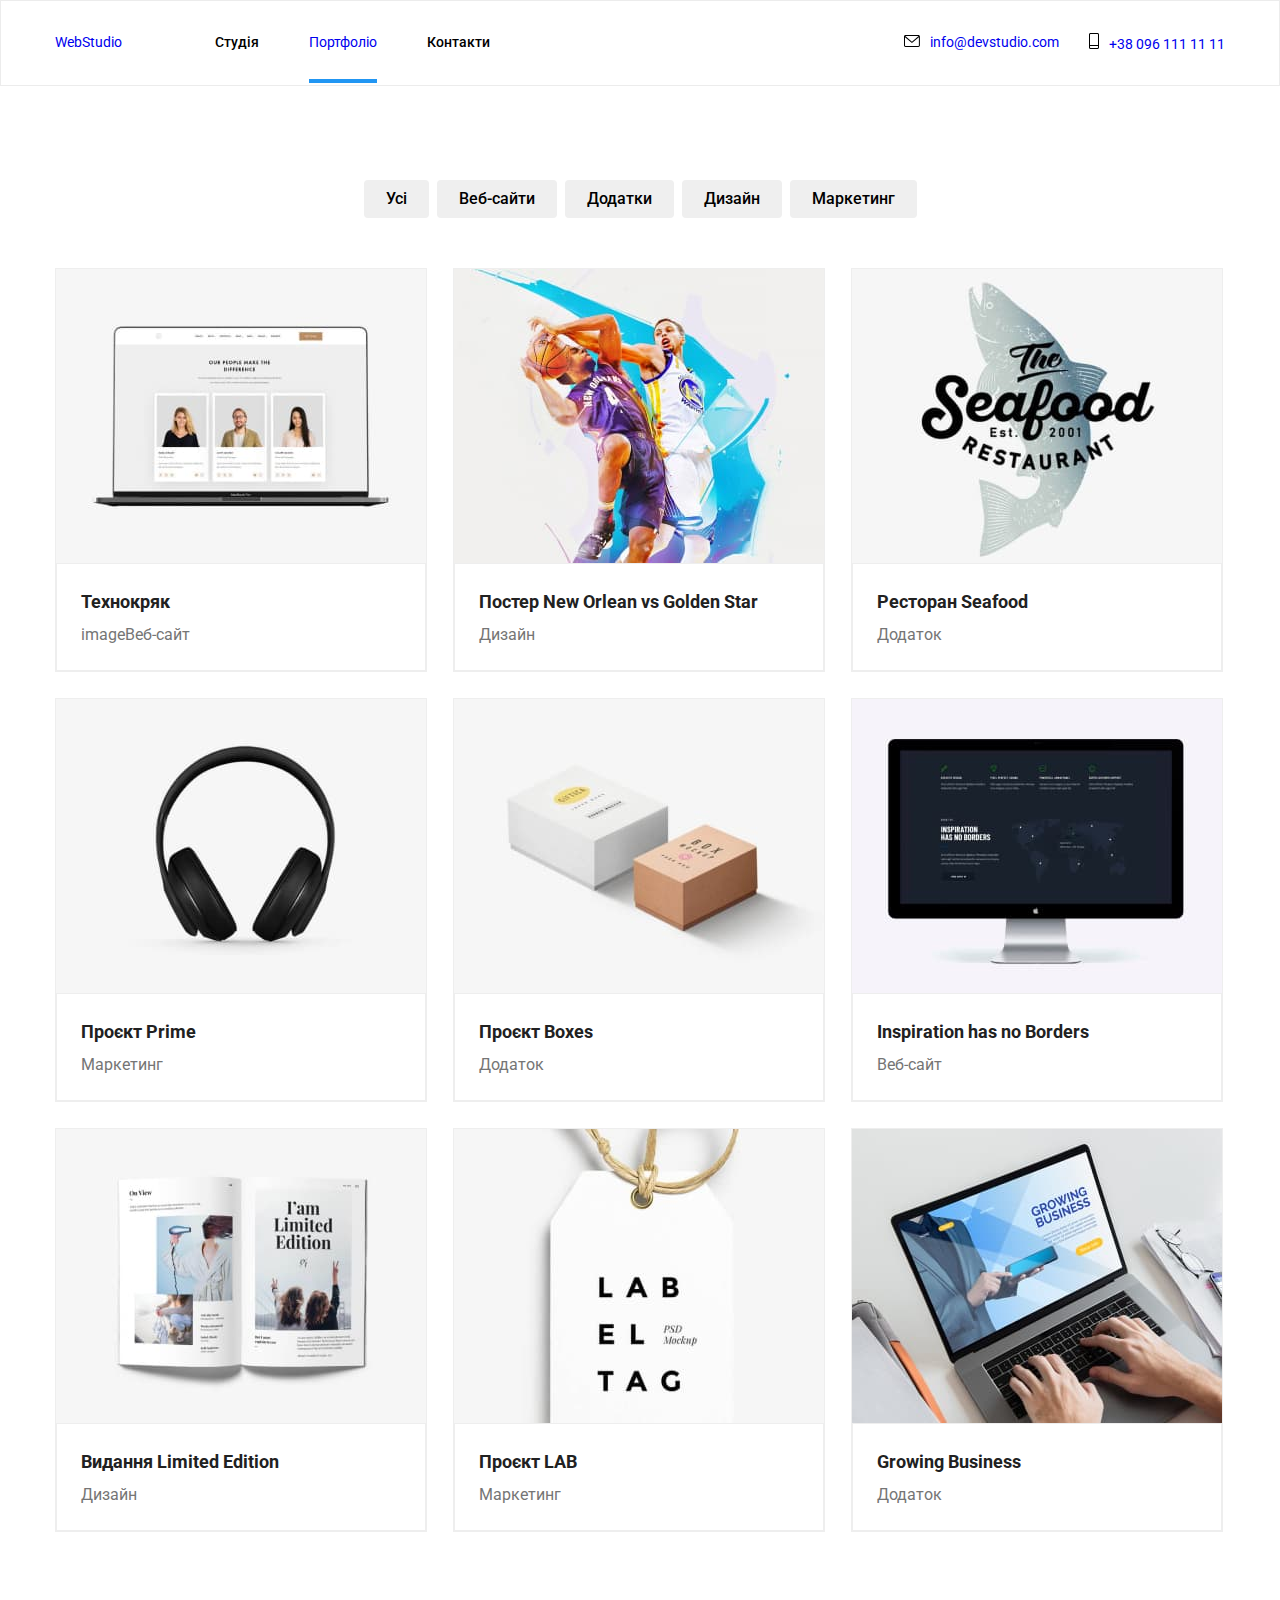
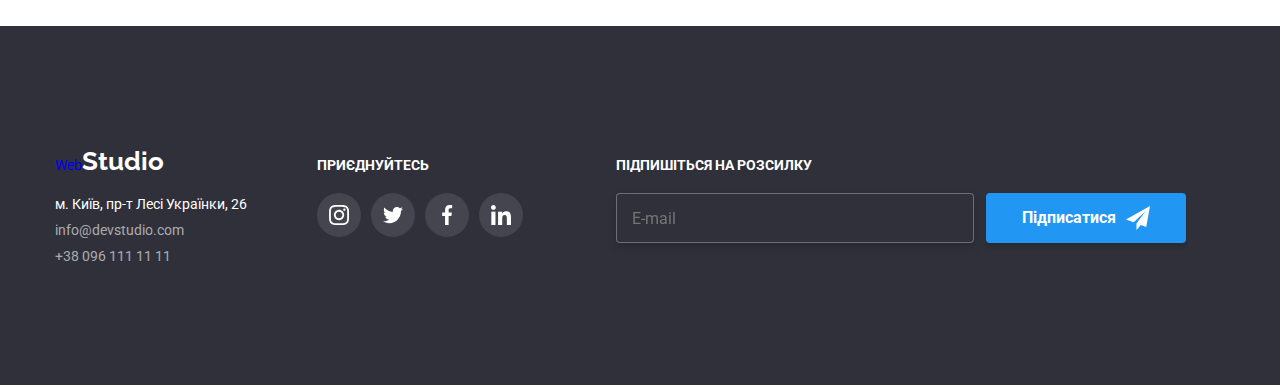
==== portfolio.html @ 3730e804 "update-hw7" ====
<!DOCTYPE html>
<html lang="uk">
<head>
    <meta charset="UTF-8">
    <meta http-equiv="X-UA-Compatible" content="IE=edge">
    <meta name="viewport" content="width=device-width, initial-scale=1.0">
    <title>Document</title>
    <link rel="stylesheet" href="https://fonts.googleapis.com/css2?family=Raleway:wght@700&family=Roboto:wght@400;500;700;900&display=swap">
    <link rel="stylesheet" href="https://cdn.jsdelivr.net/npm/modern-normalize@1.1.0/modern-normalize.min.css">
    <link rel="stylesheet" href="./css/styles.css">
    <link rel="stylesheet" href="./css/main.min.css">
</head>
<body>
    
        <!--Шапка сайта-->
        <header class="header">
            <div class="container heder-box">
                <nav class="header-navigation">
                <a class="nav-link" href="./index.html"><span class="accent">Web</span><span class="accent-two">Studio</span></a>
                <ul class="menu">
                    <li><a class="menu__item" href="./index.html">Студія</a></li>
                    <li><a class="menu__item_active" href="./portfolio.html">Портфоліо</a></li>
                    <li><a class="menu__item" href="">Контакти</a></li>
                </ul>
            </nav>
            <ul class="contact">
                <li class="contact-navigation"><a class="nav-link-contacts" href="mailto:info@devstudio.com"><svg class="social-icon" width="16" height="12"><use href="./images/sprite.svg#icon-email"></use></svg>info@devstudio.com</a></li>
                <li class="contact-navigation"><a class="nav-link-contacts" href="tel:+380961111111"><svg class="social-icon" width="10" height="16"><use href="./images/sprite.svg#icon-tel"></use></svg>+38 096 111 11 11</a></li>
            </ul>
            </div>
        </header>
 <main>
    <section class="section">
    <div class="container">
        <h1 class="visually-hidden">Виконані замовлення</h1>
            <ul class="order-list">
                <Li class="order-list-item"><button class="btn" type="button">Усі</button></Li>
                <Li class="order-list-item"><button class="btn" type="button">Веб-сайти</button></Li>
                <Li class="order-list-item"><button class="btn" type="button">Додатки</button></Li>
                <Li class="order-list-item"><button class="btn" type="button">Дизайн</button></Li>
                <Li class="order-list-item"><button class="btn" type="button">Маркетинг</button></Li>
            </ul>
    <ul class="aside">
            <li class="aside-list">
                <div class="aside-animation">
                <img src="./images/tekhnokryak.jpg" alt="наши фахівці" width="370">
                <div class="aside-subject">
                <p class="aside-tekst">Ресурс пропонує комплексні пропозиції з різним рівнем функціоналу та сервісів. Все це дозволить відвідувачу отримати вичерпні відомості про компанію чи приватну особу.</p>
                </div>
                </div>
                <div class="aside-list-items">
                    <h2 class="caption">Технокряк</h2>
                    <p class="desc">imageВеб-сайт</p>
                </div>
            </li>
            <li class="aside-list">
                <div class="aside-animation">
                <img src="./images/golden-star.jpg" alt="Постер" width="370">
                <div class="aside-subject">
                    <p class="aside-tekst">Ресурс пропонує комплексні пропозиції з різним рівнем функціоналу та сервісів. Все це дозволить відвідувачу отримати вичерпні відомості про компанію чи приватну особу.</p>
                    </div>
                    </div>
                <div class="aside-list-items">
                    <h2 class="caption">Постер New Orlean vs Golden Star</h2>
                    <p class="desc">Дизайн</p>
                </div>
            </li>
            <li class="aside-list">
                <div class="aside-animation">
                    <img src="./images/seafood.jpg" alt="лого Ресторана" width="370"><div class="aside-subject">
                        <p class="aside-tekst">Ресурс пропонує комплексні пропозиції з різним рівнем функціоналу та сервісів. Все це дозволить відвідувачу отримати вичерпні відомості про компанію чи приватну особу.</p>
                        </div>
                        </div>                    
                <div class="aside-list-items">
                    <h2 class="caption">Ресторан Seafood</h2>
                    <p class="desc">Додаток</p>
                </div>
            </li>
            <li class="aside-list">
                <div class="aside-animation">
                <img src="./images/prime.jpg" alt="навушники" width="370">
                <div class="aside-subject">
                    <p class="aside-tekst">Ресурс пропонує комплексні пропозиції з різним рівнем функціоналу та сервісів. Все це дозволить відвідувачу отримати вичерпні відомості про компанію чи приватну особу.</p>
                    </div>
                    </div>
                <div class="aside-list-items">
                    <h2 class="caption">Проєкт Prime</h2>
                    <p class="desc">Маркетинг</p>
                </div>
            </li>
            <li class="aside-list">
                <div class="aside-animation">
                <img src="./images/boxes.jpg" alt="Проект Бокси" width="370">
                <div class="aside-subject">
                    <p class="aside-tekst">Ресурс пропонує комплексні пропозиції з різним рівнем функціоналу та сервісів. Все це дозволить відвідувачу отримати вичерпні відомості про компанію чи приватну особу.</p>
                    </div>
                    </div>
                <div class="aside-list-items">
                    <h2 class="caption">Проєкт Boxes</h2>
                    <p class="desc">Додаток</p>
                </div>
            </li>
            <li class="aside-list">
                <div class="aside-animation">
                    <img src="./images/borders.jpg" alt="Сайт" width="370">
                    <div class="aside-subject">
                        <p class="aside-tekst">Ресурс пропонує комплексні пропозиції з різним рівнем функціоналу та сервісів. Все це дозволить відвідувачу отримати вичерпні відомості про компанію чи приватну особу.</p>
                        </div>
                        </div>
                <div class="aside-list-items">
                    <h2 class="caption" lang="en">Inspiration has no Borders</h2>
                    <p class="desc">Веб-сайт</p>
                </div>
            </li>
            <li class="aside-list">
                <div class="aside-animation">
                <img src="./images/limited-edition.jpg" alt="Разворот Книги" width="370">
                <div class="aside-subject">
                    <p class="aside-tekst">Ресурс пропонує комплексні пропозиції з різним рівнем функціоналу та сервісів. Все це дозволить відвідувачу отримати вичерпні відомості про компанію чи приватну особу.</p>
                    </div>
                    </div>
                <div class="aside-list-items">
                    <h2 class="caption">Видання Limited Edition</h2>
                    <p class="desc">Дизайн</p>
                </div>
            </li>
            <li class="aside-list">
                <div class="aside-animation">
                <img src="./images/lab.jpg" alt="Лейба" width="370">
                <div class="aside-subject">
                    <p class="aside-tekst">Ресурс пропонує комплексні пропозиції з різним рівнем функціоналу та сервісів. Все це дозволить відвідувачу отримати вичерпні відомості про компанію чи приватну особу.</p>
                    </div>
                    </div>
                <div class="aside-list-items">
                    <h2 class="caption">Проєкт LAB</h2>
                    <p class="desc">Маркетинг</p>
                </div> 
            </li>
            <li class="aside-list">
                <div class="aside-animation">
                <img src="./images/growing-busines.jpg" alt="Лейба" width="370">
                <div class="aside-subject">
                    <p class="aside-tekst">Ресурс пропонує комплексні пропозиції з різним рівнем функціоналу та сервісів. Все це дозволить відвідувачу отримати вичерпні відомості про компанію чи приватну особу.</p>
                    </div>
                    </div>
                <div class="aside-list-items">
                    <h2 class="caption" lang="en"> Growing Business</h2>
                    <p class="desc">Додаток</p>
                </div>                
            </li>
    </ul>
    </div>
    </section>
</main>
 <!--Футер-->
 <footer class="footer">
    <div class="container footer">
        <div class="footer-logo-address">
            <a class="nav-link" href="./index.html"><span class="accent">Web</span><span class="accent-three">Studio</span></a>
                <address>
                <ul class="footer-address">
                <li class="list-address"><a class="nav-link-adres" href="">м. Київ, пр-т Лесі Українки, 26</a></li>
                <li class="list-mail"><a class="nav-link-kont" href="mailto:info@devstudio.com">info@devstudio.com</a></li>
                <li class="list-tel"><a class="nav-link-kont" href="tel:+380961111111">+38 096 111 11 11</a></li>
                </ul>
                </address>
        </div>
    <div class="social">
        <h4 class="name-social">приєднуйтесь</h4>
        <ul class="social-list">
            <li class="social-items-icon">
                <a href="" class="social-items-icon-link">
                    <svg class="social-items-icon-link-list" width="20" height="20">
                        <use href="./images/sprite.svg#icon-instagram"></use>
                    </svg>
                </a>
            </li>
            <li class="job-items-icon">
                <a href="" class="social-items-icon-link">
                    <svg class="social-items-icon-link-list" width="20" height="20">
                        <use href="./images/sprite.svg#icon-twitter"></use>
                    </svg>
                </a>
            </li>
            <li class="job-items-icon">
                <a href="" class="social-items-icon-link">
                    <svg class="social-items-icon-link-list" width="20" height="20">
                        <use href="./images/sprite.svg#icon-facebook"></use>
                    </svg>
                </a>
            </li>
            <li class="job-items-icon">
                <a href="" class="social-items-icon-link">
                    <svg class="social-items-icon-link-list" width="20" height="20">
                        <use href="./images/sprite.svg#icon-linkedin"></use>
                    </svg>
                </a>
            </li>
        </ul>
    </div>
        <div class="cleint-mail">
        <h4 class="name-social">Підпишіться на розсилку</h4>
            <div class="cleint-mail-out">
            <form class="client-mail-name">
                <label class="client-mail-text">
                    <input type="email" 
                    name="E-mail"
                    placeholder="E-mail"
                    class="social-mail-name" 
                    pattern="[a-zA-Z0-9]+@" 
                    required>
                </input>
                </label>
                <button class="cursor-out" type="submit">підписатися <svg class="social-mail-icon-out" width="24" height="24">
                <use href="./images/sprite.svg#icon-icon-send"></use></svg>
            </button>
            </form>
            </div>
        </div>
    </div>
</footer>
<div class="backdrop is-hidden" data-modal>
    <div class="modal">
        <button type="button" class="modal-close-btn" data-modal-close>
            <svg class="model-close-btn-icon" width="18" height="18">
                <use href="./images/sprite.svg#icon-close-button"></use>
            </svg>
        </button>
        <p class="modal-caption">Залиште свої дані, ми Вам передзвонимо</p>
        <form class="modal-form">
            <label class="modal-form-field">
                <span class="modal-form-field-desc">Ім'я*</span>
                <span class="model-form-input-wrapper">
                <input name="user_name" 
                type="text" 
                class="modal-form-input"
                required
                pattern="[a-zA-Zа-яА-ЯіІїЇ]+"
                maxlength="20"/>
                <svg class="modal-form-icon" width="12" height="12">
                    <use href="./images/sprite.svg#icon-icon-children"></use>
                </svg>
            </span>
            </label>
            <label class="modal-form-field"> 
                <span class="modal-form-field-desc">Телефон*</span>
                <span class="model-form-input-wrapper">
                    <input name="user_phone_number" 
                    type="tel" 
                    class="modal-form-input" 
                    pattern="[0-9]{3}-[0-9]{2}-[0-9]{2}"
                    title="xxx-xxx-xx-xx"
                    required >
                    <svg class="modal-form-icon" width="13" height="12">
                    <use href="./images/sprite.svg#icon-modal-telephone"></use>
                    </svg>
                </span>
            </label>
            <label class="modal-form-field">
                <span class="modal-form-field-desc">Пошта*</span>
                <span class="model-form-input-wrapper">
                <input name="user_email" 
                type="email" 
                class="modal-form-input"
                pattern="[a-zA-Z0-9]+@"
                title="anuyta@gmail.com"
                required>
                <svg class="modal-form-icon" width="15" height="12">
                <use href="./images/sprite.svg#icon-modal-email"></use>
                </svg>
                </span>
            </label>
                <label class="modal-form-field">
                <span class="modal-form-field-desc">Коментар</span>
                <textarea
                name="user_message"
                class="modal-form-message" 
                placeholder="Введіть текст"
                ></textarea>
            </label>
            <label class="modal-form-check-wrapper">
                <input  name="user_policy" type="checkbox" class="modal-form-check visually-hidden">
                <svg class="modal-form-own-check" width="16" height="15">
                    <use  class="modal-form-own-check-icon" href="./images/sprite.svg#icon-checkmark"></use>
                    </svg>
                Погоджуюсь з розсилкою та приймаю &nbsp;<a href="#" class="modal-form-text">Умовами договору</a>
            </label>
            <button type="submit" class="modal-form-btn">Відправити</button>
        </form>
    </div>
</div>
<script src="./js/modal.js"></script>
</body>
</html>
---- css/styles.css ----
/* :root {
    --brand-color: #2196F3;
    --brand-color-two: #000000;
    --brand-color-three: #FFFFFF;
    --brand-font:"Raleway";
    --brand-font-style: normal;
    --brand-tekst-color:#757575;
} */

/* body {
margin: 0;
font-family: "Roboto", sans-serif;
font-size: 14px;
line-height: 1.14;
color: #212121;
}

h1, 
h2, 
h3, 
h4, 
h5, 
h6,
p,
ul,
ol {
    margin-top: 0;
    margin-bottom: 0;
}

ul,
ol {
    list-style-type: none;
    margin: 0;
    padding: 0;
}

a {
text-decoration: none; 
}

img {
    display: block;
}

.cursor,
.btn {
    cursor: pointer;
} */

/* .container {
    width: 1200px;
    padding-right: 15px;
    padding-left: 15px;
    margin-left: auto;
    margin-right: auto;
} */

/* .heading {
        font-weight: 700;
        font-size: 36px;
        line-height: 1.16;
        text-align: center;
        padding-bottom: 50px;
} */

/* .section {
    padding-top: 94px;
    padding-bottom: 94px;
} */

/* .visually-hidden {
    position: absolute;
    width: 1px;
    height: 1px;
    margin: -1px;
    padding: 0;
    overflow: hidden;
    border: 0;
    clip: rect(0 0 0 0);
  } */

/* .nav-link.active {color: var(--brand-color);} */
    /* outline-style: auto; */


/*Стилі для index.html*/

/*====================header===========================*/

/* .header {
    border: 1px solid #ECECEC;

} */

/* .heder-box {
    display: flex;
    align-items: center;
    justify-content: space-between;

} 

.header-navigation {
    display: flex;
    justify-content: center;
}

 .active {
    position: relative;
}

.active::after {
    content: " ";
    display:block;
    position: absolute;
    width: 100%;
    height: 4px;
    bottom: 0;
    margin-bottom: -33px;
    background-color: var(--brand-color);
}

.accent {
    font-family: var(--brand-font);
    font-style: var(--brand-font-style);
    font-weight: 700;
    font-size: 26px;
    line-height: 1.19;
    color: var(--brand-color);
}

.accent-two {
    font-family: var(--brand-font);
    font-style: var(--brand-font-style);
    font-weight: 700;
    font-size: 26px;
    line-height: 1.19;    
    color: var(--brand-color-two);
}

.header-navigation {
    display: flex;
    align-items: center;

}

.menu {
    display: flex;
    column-gap: 50px;
    margin-left: 93px;
    margin-top: 32px;
    margin-bottom: 32px;
}

.nav-link { 
    font-weight: 500;
    color: var(--brand-color-two);
    transition: color 250ms cubic-bezier(0.4, 0, 0.2, 1);
}

.nav-link-contacts {
    display: flex;
    color: var(--brand-tekst-color);
    text-decoration: none;
    fill: var(--brand-tekst-color);
    transition: color 250ms cubic-bezier(0.4, 0, 0.2, 1);
}

.social-icon {transition: fill 250ms cubic-bezier(0.4, 0, 0.2, 1);}

.nav-link:focus {color: var(--brand-color);}
.nav-link:hover {color: var(--brand-color);}

.nav-link-contacts:hover {color: var(--brand-color); fill: var(--brand-color);}
.nav-link-contacts:focus {color: var(--brand-color); fill: var(--brand-color);}


.contact {
    display: flex;
    justify-content: center;
    align-items: center;
    gap: 30px;
    margin-top: 32px;
    margin-bottom: 32px;
}

.contact-navigation {
    
} */


/*------------------hero--------------------*/

/* .hero {
    text-transform:uppercase;
    color: var(--brand-color-three);
    background-color: #2F303A;
    background-image: linear-gradient(rgba(35, 35, 41, 0.6), rgba(47, 48, 58, 0.4)), url(../images/studio.jpg);
}

.hero-box {
    width: 700px;
    text-align: center;
    padding-top: 200px;
    padding-bottom: 200px;
}

.headline {
    font-family: 'Roboto';
    font-style: var(--brand-font-style);
    font-weight: 900;
    font-size: 44px;
    line-height: 1.36;
    min-width: 696px;
    margin-bottom: 30px;
    }

.cursor {
    font-family: 'Roboto';
    font-weight: 700;
    font-size: 16px;
    line-height: 1.875;
    color: var(--brand-color-three);
    background-color: var(--brand-color);
    padding: 10px 32px;
    display: block;
    min-width: 216px;
    margin: 0 auto;
    border-radius: 4px;
    border: none;
} */

/*---------------features-----------*/

/* .features-section-link {   
    display: flex;
    flex-basis: calc((100% - 90px) / 4);
    column-gap: 30px;
    flex-wrap: nowrap;
}
    
    .features-section-icon {
        display: flex;
        width: 270px;
        min-height: 120px;
        justify-content: center;
        align-items: center;
        background: #F5F4FA;
        border-radius: 4px;
        border: #F5F4FA;
        margin-bottom: 30px;
    } 

.features-section-list {
    display: flex;
    column-gap: 30px;
    flex-wrap: nowrap;
    flex-basis: calc((100% - 90px) / 4);
  }

  .navigation-social-icon {
    display: flex;
    fill: var(--brand-tekst-color);
    margin-right: 10px;
  }

  .social-icon {margin-right: 10px;}

  .features-list-box {
    min-width: 270px;
  }

.subject {
    font-weight: 700;
    font-size: 14px;
    line-height: 1.14;
    margin-bottom: 10px;
}
    
.text {
    line-height: 1.71;
    color: var(--brand-tekst-color);
}
 */

/*===========================works=========================*/

/* .works-list {
    display: flex;
    position: relative;
    justify-content: center;
    align-items: flex-end;
    gap: 30px;
    flex-wrap: wrap;
    flex-basis: calc((100% - 60px) / 3);
}

.works-items {
    display: flex;
    position: relative;
    justify-content: center;
    align-items: end;
}


.works-name {
    display: flex;
    position: absolute;
    justify-content: flex-end;
    align-items: flex-end;
   
}

.work-tekst {
font-family: 'Roboto';
font-weight: 700;
font-size: 14px;
line-height: 1.142;
width: 370px;
text-transform: uppercase;
padding: 27px 107px;
color: var(--brand-color-three);
background: rgba(47, 48, 58, 0.8);
}
 */


/*===========================job================================*/
/* 
.job {
    background: #F5F4FA;
}

.job-list {
    display: flex;
    gap: 30px;
    flex-wrap: wrap;
    flex-basis: calc((100% - 90px) / 4);
}


.job-items {
    display: flex;
    justify-content: center;
    column-gap: 10px;
}

.job-social-icon {
    display: flex;
    justify-content: center;
    align-items: center;
    width: 44px;
    height: 44px;
    background-color: #FFFFFF;
    border-radius: 50%;
    gap: 10px;
    transition: background-color 250ms cubic-bezier(0.4, 0, 0.2, 1);
} 

.job-item-social-icon {
    fill: var(--brand-tekst-color);
    transition: fill 250ms cubic-bezier(0.4, 0, 0.2, 1);

}

.job-item-social-icon {
    transition: fill 250ms cubic-bezier(0.4, 0, 0.2, 1);
}


.job-social-icon:hover,
.job-social-icon:focus {
    background-color: var(--brand-color);
}


.job-social-icon:hover .job-item-social-icon,
.job-social-icon:focus .job-item-social-icon {
    fill: var(--brand-color-three);
}

.jop-list-item {
    background-color: var(--brand-color-three);
    box-shadow: 0px 1px 3px rgba(0, 0, 0, 0.12), 0px 1px 1px rgba(0, 0, 0, 0.14), 0px 2px 1px rgba(0, 0, 0, 0.2);
    border-radius: 0px 0px 4px 4px; 
}


.jop-list-item-box {
    padding-top: 30px;
    padding-bottom: 30px;
    text-align: center;
}


.job-name {
    font-weight: 700;
    font-size: 14px;
    line-height: 1.14;
    margin-bottom: 10px;
    
}

.job-titl {
    line-height: 1.71;
    color: var(--brand-tekst-color);
    margin-bottom: 16px;
}
 */
/*=====================client====================*/
/* 

.client-item {
    display: flex;
    justify-content: center;
    column-gap: 30px;

}

.client-social-icon {
    display: flex;
    justify-content: center;
    align-items: center;
    box-sizing: border-box;
    width: 170px;
    height: 92px;
    background-color: #FFFFFF;
    border: 1px solid #AFB1B8;
    border-radius: 4px;
    transition: border 250ms cubic-bezier(0.4, 0, 0.2, 1);

}

.link-social-icon {
    fill: #AFB1B8;
    transition: fill 250ms cubic-bezier(0.4, 0, 0.2, 1);

}

.client-social-icon:hover,
.client-social-icon:focus {
    border: 1px solid var(--brand-color);
}

.client-social-icon:hover .link-social-icon,
.client-social-icon:focus .link-social-icon {
    fill: var(--brand-color);
}
 */
/*=============================Футер=============*/

/* 
.footer {
    display: flex;
    justify-content: left;
    align-items: baseline;
    padding-top: 60px;
    padding-bottom: 60px;
    background-color: #2F303A;
    }

.footer-logo-address {

   
}

.footer-address {
    font-style: normal;
}

.list-address {
    margin-top: 20px;
}

.list-mail {
    margin-top: 10px;
}

.list-tel {
    margin-top: 10px;
}

.nav-link-adres {
    color: var(--brand-color-three);
    text-decoration: none;
    transition: color 250ms cubic-bezier(0.4, 0, 0.2, 1);
}

.nav-link-kont {
    text-decoration: none;
    color: rgba(255, 255, 255, 0.6);
    transition: color 250ms cubic-bezier(0.4, 0, 0.2, 1);
}

.nav-link-adres:focus, 
.nav-link-adres:hover {
    color: var(--brand-color);
}

.nav-link-kont:focus, 
.nav-link-kont:hover {
    color: var(--brand-color);
}

.social { 
    padding-left: 70px;


    
}

.social-list {
    display: flex;
    gap: 10px;
    justify-content: left;
    align-items: center;
}

.name-social {
    display: flex;
    font-weight: 700;    
    line-height: 1.17;
    text-transform: uppercase;
    color: #FFFFFF;
    margin-bottom: 20px;
}

.social-items-icon-link {
    display: flex;
    justify-content: center;
    align-items: center;
    width: 44px;
    height: 44px;
    background-color: rgba(255, 255, 255, 0.1);;
    border-radius: 50%;
    gap: 10px;
    transition: background-color 250ms cubic-bezier(0.4, 0, 0.2, 1);
}

.social-items-icon-link-list {
    fill: var(--brand-color-three);
}

.social-items-icon-link:hover,
.social-items-icon-link:focus {
    background-color: var(--brand-color);
}


.cleint-mail {
   display: block;
    margin-left: 93px; 
}


.cleint-mail-list {
    display: flex;
    gap: 10px;
    justify-content: left;
    align-items: center;
}

.social-items-icon-link {
    display: flex;
    justify-content: center;
    align-items: center;
    width: 44px;
    height: 44px;
    background-color: rgba(255, 255, 255, 0.1);;
    border-radius: 50%;
    gap: 10px;
    transition: background-color 250ms cubic-bezier(0.4, 0, 0.2, 1);
}

.cleint-mail-out {
    display: flex;
    justify-content: center;
    align-items: center;
}

.client-mail-name {
    display: flex;
    justify-content: center;
    align-items: center;
}

.social-mail-name {
width: 358px;
height: 50px;
left: 815px;
top: 2784px;
font-size: 16px;
line-height: 1.25;
padding: 15px;
color: rgba(255, 255, 255, 0.6);
background-color: #2F303A;
border: 1px solid rgba(255, 255, 255, 0.3);
filter: drop-shadow(0px 4px 4px rgba(0, 0, 0, 0.15));
border-radius: 4px;
}

.social-mail-name:active {
border: 1px solid rgba(255, 255, 255, 0.3);

}

.cursor-out {
    display: flex;
    justify-content: center;
    align-items: center;
    font-weight: 700;
    font-size: 16px;
    line-height: 1.875;
    color: var(--brand-color-three);
    text-transform: capitalize;
    background: var(--brand-color);
    box-shadow: 0px 4px 4px rgba(0, 0, 0, 0.15);
    border-radius: 4px;
    padding: 10px 28px;
    width: 200px;
    border: none;
    margin-left: 12px;
    cursor: pointer;
    transition: color 250ms cubic-bezier(0.4, 0, 0.2, 1);
}

.social-mail-icon-out { 
    margin-left: 10px;
    fill: var(--brand-color-three);
    transition: fill 250ms cubic-bezier(0.4, 0, 0.2, 1);

}
 */

/*================Стилі для портфоліє=================*/

/* 
.order-list {
    display: flex;
    justify-content: center;
    gap: 8px;
    margin-bottom: 50px;
}

.order-list-item {
     
}

.btn {
font-weight: 500;
font-size: 16px;
line-height: 1.625;
padding-top: 6px;
padding-right: 22px;
padding-bottom: 6px;
padding-left: 22px;
border-radius: 4px;
border: none;
transition: background-color 250ms cubic-bezier(0.4, 0, 0.2, 1), box-shadow 250ms cubic-bezier(0.4, 0, 0.2, 1);
}

.btn:hover, .btn:focus {color: var(--brand-color-three);
    background-color: var(--brand-color);
    box-shadow: 0px 3px 1px rgba(0, 0, 0, 0.1), 0px 1px 2px rgba(0, 0, 0, 0.08), 0px 2px 2px rgba(0, 0, 0, 0.12);
    border-radius: 4px;
}

.aside {
    display: flex;
    gap: 26px;
    flex-wrap: wrap;
    flex-basis: calc((100% - 2 * 30px) / 3);
}

.aside-animation {
    overflow: hidden;
    position: relative;
}

.aside-subject {
    display: block;
    position: absolute;
    width: 370px;
    height: 294px;
    top: 0;
    left: 0;
    transform: translateY(+100%);
    transition: transform 250ms cubic-bezier(0.4, 0, 0.2, 1), box-shadow 250ms cubic-bezier(0.4, 0, 0.2, 1);
}

.aside-tekst {
    width: 100%;
    height: 100%;
    font-size: 18px;
    line-height: 1.56;  
    padding: 63px 24px;
    color: var(--brand-color-three);
    background: rgba(33, 150, 243, 0.9);
}


.aside-list {
display: block;
position: relative;
background: #FFFFFF;
border: 1px solid #EEEEEE;
transition: box-shadow 250ms cubic-bezier(0.4, 0, 0.2, 1);
}

.aside-list:hover .aside-subject,
.aside-list:focus .aside-subject {
    transform: translateY(0);
    
}
.aside-list:hover, .aside-list:focus {
    box-shadow: 0px 1px 1px rgba(0, 0, 0, 0.12), 0px 4px 4px rgba(0, 0, 0, 0.06), 1px 4px 6px rgba(0, 0, 0, 0.16);
}


.aside-list-items {
    border: 1px solid #EEEEEE;
    padding: 20px 24px;
}

.caption {
    font-weight: 700;
    font-size: 18px;
    line-height: 2;
}

.desc {
font-weight: 400;
font-size: 16px;
line-height: 1.875;
color: var(--brand-tekst-color);
}

.accent-three {
    font-family: var(--brand-font);
    font-style: var(--brand-font-style);
    font-weight: 700;
    font-size: 26px;
    line-height: 1.19;    
    color: var(--brand-color-three);
} */

/*=======================backdrop======================*/
/* 
.backdrop {
    position: fixed;
    top: 0;
    left: 0;
    width: 100%;
    height: 100%;
    z-index: 1000;
    background-color: rgba(0, 0, 0, 0.2);
    transition: opacity 250ms cubic-bezier(0.4, 0, 0.2, 1), visibility 250ms cubic-bezier(0.4, 0, 0.2, 1);
}


.backdrop.is-hidden {
    opacity: 0;
    visibility: hidden;
    pointer-events: none;
}

.modal {
    position: absolute;
    top: 50%;
    left: 50%;
    transform: translate(-50%, -50%);
    width: 528px;
    height: 581px;
    background-color: var(--brand-color-three);
    padding: 40px;
}

.modal-close-btn {
    position: absolute;
    top: 8px;
    right: 8px;
    display: flex;
    justify-content: center;
    align-items: center;
    width: 30px;
    height: 30px;
    margin-left: auto;
    border-radius: 50%;
    background-color: var(--brand-color-three);
    border: 1px solid rgba(0, 0, 0, 0.1);
    cursor: pointer;
    transition: border-color 250ms cubic-bezier(0.4, 0, 0.2, 1);
    
}

.modal-close-btn:hover,
.modal-close-btn:hover {
    border-color: var(--brand-color);
}

.model-close-btn-icon {
    transition: fill 250ms cubic-bezier(0.4, 0, 0.2, 1);
}


.modal-close-btn:hover .model-close-btn-icon,
.modal-close-btn:hover .model-close-btn-icon {
   fill: var(--brand-color);
}
 */
/*=======================MODAL FORM==========================*/
/* 
.modal-caption {
font-weight: 700;
font-size: 20px;
line-height: 1.15;
text-align: center;
margin-bottom: 12px;
}

.modal-form {
    display: flex;
    flex-direction: column;
}
.modal-form-field {
    margin-bottom: 10px;
}


.modal-form-field-desc {
    display: block;
    font-size: 12px;
    line-height: 1.16;
    color: var(--brand-tekst-color);
    margin-bottom: 4px;

}

.modal-form-input {
    width: 100%;
    height: 40px;
    padding-left: 42px;
    border: 1px solid rgba(33, 33, 33, 0.2);
    border-radius: 4px;
    transition: border 250ms cubic-bezier(0.4, 0, 0.2, 1);
}

.modal-form-input:active {
    border: 1px solid var(--brand-color);
}

.modal-form-input:focus {
    border: 1px solid var(--brand-color);
}

.modal-form-icon {
    display: flex;
    position: absolute;
    justify-content: center;
    align-items: center;
    top: 10px;
    left: 10px;
    width: 18px;
    height: 18px;
    fill: #212121;
    transition: fill 250ms cubic-bezier(0.4, 0, 0.2, 1);
}

.model-form-input-wrapper {
    display: flex;
    align-items: center;
    position: relative;

}

.modal-form-input:hover {
    border-color: var(--brand-color);
}

.modal-form-input:hover + .modal-form-icon {
        fill: var(--brand-color);
}

.modal-form-message {
    resize: none;
    width: 100%;
    height: 120px;
    padding: 12px 16px;
    color: rgba(117, 117, 117, 0.5);;
    border: 1px solid rgba(33, 33, 33, 0.2);
    border-radius: 4px;
    transition: border 250ms cubic-bezier(0.4, 0, 0.2, 1);
}

.modal-form-message:focus {
    outline: none;
    border-color: var(--brand-color);
}
.modal-form-own-check {
    background: #FFFFFF;
    border: 0.2px solid #303030;
    cursor: pointer;
    padding: 2px;
    margin-right: 7px;
    transition: fill 250ms cubic-bezier(0.4, 0, 0.2, 1);

}


.modal-form-check:checked + .modal-form-own-check {
background: #188CE8;
box-shadow: 0px 4px 4px rgba(0, 0, 0, 0.15);
border-radius: 4px;
border: none;
}


.modal-form-check:focus + .modal-form-own-check {
    background-color: var(--brand-color);
}



.modal-form-own-check-icon {
    display: none;
    fill: var(--brand-color-three);
}



.modal-form-check:checked + .modal-form-own-check .modal-form-own-check-icon {
    display: block;
}

.modal-form-check-wrapper {
    font-size: 14px;
    line-height: 1.71;
    text-align: center;
    color: var(--brand-tekst-color);
    margin-top: 10px;
}

.modal-form-text {
    font-size: 14px;
    line-height: 1.71;
    color: var(--brand-color);
    text-decoration: underline;
    
}

.modal-form-btn {
flex-direction: row-reverse;
align-self: center;
width: 200px;
height: 50px;
left: 700px;
padding: 0px;
margin-top: 30px;
color: var(--brand-color-three);
background: #188CE8;
box-shadow: 0px 4px 4px rgba(0, 0, 0, 0.15);
border-radius: 4px;
border: none;
transition: fill 250ms cubic-bezier(0.4, 0, 0.2, 1);
}

.modal-form-btn:hover,
.modal-form-btn:focus {
    background: var(--brand-color);
box-shadow: 0px 4px 4px rgba(0, 0, 0, 0.15);
border-radius: 4px;

} */
---- css/main.min.css ----
:root{--brand-color: #2196F3;--brand-color-two: #000000;--brand-color-three: #FFFFFF;--brand-font:"Raleway";--brand-font-style: normal;--brand-tekst-color:#757575}.visually-hidden{position:absolute;width:1px;height:1px;margin:-1px;padding:0;overflow:hidden;border:0;clip:rect(0 0 0 0)}body{margin:0;font-family:"Roboto",sans-serif;font-size:14px;line-height:1.14;color:#212121}h1,h2,h3,h4,h5,h6,p,ul,ol{margin-top:0;margin-bottom:0}ul,ol{list-style-type:none;margin:0;padding:0}a{text-decoration:none}img{display:block}.cursor,.btn{cursor:pointer}.section{padding-top:94px;padding-bottom:94px}.container{width:1200px;padding-right:15px;padding-left:15px;margin-left:auto;margin-right:auto}.heading{font-weight:700;font-size:36px;line-height:1.16;text-align:center;padding-bottom:50px}.header{border:1px solid #ececec}.heder-box{display:flex;align-items:center;justify-content:space-between}.header-navigation{display:flex;justify-content:center}.menu__item_active{position:relative}.menu__item_active::after{content:" ";display:block;position:absolute;width:100%;height:4px;bottom:0;margin-bottom:-33px;background-color:var(--brand-color)}.nav-link__accent{font-family:var(--brand-font);font-style:var(--brand-font-style);font-weight:700;font-size:26px;line-height:1.19;color:var(--brand-color)}.nav-link__accent-two{font-family:var(--brand-font);font-style:var(--brand-font-style);font-weight:700;font-size:26px;line-height:1.19;color:var(--brand-color-two)}.header-navigation{display:flex;align-items:center}.menu{display:flex;column-gap:50px;margin-left:93px;margin-top:32px;margin-bottom:32px}.menu__item{font-weight:500;color:var(--brand-color-two);transition:color 250ms cubic-bezier(0.4, 0, 0.2, 1)}.menu__item:focus,.menu__item:hover{color:var(--brand-color)}.contact{display:flex;justify-content:center;align-items:center;gap:30px;margin-top:32px;margin-bottom:32px}.contact__link{display:flex;color:var(--brand-tekst-color);text-decoration:none;fill:var(--brand-tekst-color);transition:color 250ms cubic-bezier(0.4, 0, 0.2, 1)}.contact__link:hover,.contact__link:focus{color:var(--brand-color);fill:var(--brand-color)}.Link__social-icon{margin-right:10px;transition:fill 250ms cubic-bezier(0.4, 0, 0.2, 1)}.hero{text-transform:uppercase;color:var(--brand-color-three);background-color:#2f303a;background-image:linear-gradient(rgba(35, 35, 41, 0.6), rgba(47, 48, 58, 0.4)),url(../images/studio.jpg)}.hero-box{width:700px;text-align:center;padding-top:200px;padding-bottom:200px}.headline{font-family:"Roboto";font-style:var(--brand-font-style);font-weight:900;font-size:44px;line-height:1.36;min-width:696px;margin-bottom:30px}.cursor{font-family:"Roboto";font-weight:700;font-size:16px;line-height:1.875;color:var(--brand-color-three);background-color:var(--brand-color);padding:10px 32px;display:block;min-width:216px;margin:0 auto;border-radius:4px;border:none}.features-section-link{display:flex;flex-basis:calc((100% - 90px)/4);column-gap:30px;flex-wrap:nowrap}.features-section-icon{display:flex;width:270px;min-height:120px;justify-content:center;align-items:center;background:#f5f4fa;border-radius:4px;border:#f5f4fa;margin-bottom:30px}.features-section-list{display:flex;column-gap:30px;flex-wrap:nowrap;flex-basis:calc((100% - 90px)/4)}.navigation-social-icon{display:flex;fill:var(--brand-tekst-color);margin-right:10px}.social-icon{margin-right:10px}.features-list-box{min-width:270px}.subject{font-weight:700;font-size:14px;line-height:1.14;margin-bottom:10px}.text{line-height:1.71;color:var(--brand-tekst-color)}.works-list{display:flex;position:relative;justify-content:center;align-items:flex-end;gap:30px;flex-wrap:wrap;flex-basis:calc((100% - 60px)/3)}.works-items{display:flex;position:relative;justify-content:center;align-items:end}.works-name{display:flex;position:absolute;justify-content:flex-end;align-items:flex-end}.work-tekst{font-family:"Roboto";font-weight:700;font-size:14px;line-height:1.142;width:370px;text-transform:uppercase;padding:27px 107px;color:var(--brand-color-three);background:rgba(47,48,58,.8)}.job{background:#f5f4fa}.job-list{display:flex;gap:30px;flex-wrap:wrap;flex-basis:calc((100% - 90px)/4)}.job-items{display:flex;justify-content:center;column-gap:10px}.job-social-icon{display:flex;justify-content:center;align-items:center;width:44px;height:44px;background-color:#fff;border-radius:50%;gap:10px;transition:background-color 250ms cubic-bezier(0.4, 0, 0.2, 1)}.job-item-social-icon{fill:var(--brand-tekst-color);transition:fill 250ms cubic-bezier(0.4, 0, 0.2, 1)}.job-item-social-icon{transition:fill 250ms cubic-bezier(0.4, 0, 0.2, 1)}.job-social-icon:hover,.job-social-icon:focus{background-color:var(--brand-color)}.job-social-icon:hover .job-item-social-icon,.job-social-icon:focus .job-item-social-icon{fill:var(--brand-color-three)}.jop-list-item{background-color:var(--brand-color-three);box-shadow:0px 1px 3px rgba(0,0,0,.12),0px 1px 1px rgba(0,0,0,.14),0px 2px 1px rgba(0,0,0,.2);border-radius:0px 0px 4px 4px}.jop-list-item-box{padding-top:30px;padding-bottom:30px;text-align:center}.job-name{font-weight:700;font-size:14px;line-height:1.14;margin-bottom:10px}.job-titl{line-height:1.71;color:var(--brand-tekst-color);margin-bottom:16px}.client-item{display:flex;justify-content:center;column-gap:30px}.client-social-icon{display:flex;justify-content:center;align-items:center;box-sizing:border-box;width:170px;height:92px;background-color:#fff;border:1px solid #afb1b8;border-radius:4px;transition:border 250ms cubic-bezier(0.4, 0, 0.2, 1)}.link-social-icon{fill:#afb1b8;transition:fill 250ms cubic-bezier(0.4, 0, 0.2, 1)}.client-social-icon:hover,.client-social-icon:focus{border:1px solid var(--brand-color)}.client-social-icon:hover .link-social-icon,.client-social-icon:focus .link-social-icon{fill:var(--brand-color)}.footer{display:flex;justify-content:left;align-items:baseline;padding-top:60px;padding-bottom:60px;background-color:#2f303a}.nav-link-footer{font-weight:500;color:var(--brand-color-two);transition:color 250ms cubic-bezier(0.4, 0, 0.2, 1)}.nav-link-footer.active{color:var(--brand-color)}.nav-link-footer:focus{color:var(--brand-color)}.nav-link-footer:hover{color:var(--brand-color)}.footer-address{font-style:normal}.list-address{margin-top:20px}.list-mail{margin-top:10px}.list-tel{margin-top:10px}.nav-link-adres{color:var(--brand-color-three);text-decoration:none;transition:color 250ms cubic-bezier(0.4, 0, 0.2, 1)}.nav-link-kont{text-decoration:none;color:rgba(255,255,255,.6);transition:color 250ms cubic-bezier(0.4, 0, 0.2, 1)}.nav-link-adres:focus,.nav-link-adres:hover{color:var(--brand-color)}.nav-link-kont:focus,.nav-link-kont:hover{color:var(--brand-color)}.social{padding-left:70px}.social-list{display:flex;gap:10px;justify-content:left;align-items:center}.name-social{display:flex;font-weight:700;line-height:1.17;text-transform:uppercase;color:#fff;margin-bottom:20px}.social-items-icon-link{display:flex;justify-content:center;align-items:center;width:44px;height:44px;background-color:rgba(255,255,255,.1);border-radius:50%;gap:10px;transition:background-color 250ms cubic-bezier(0.4, 0, 0.2, 1)}.social-items-icon-link-list{fill:var(--brand-color-three)}.social-items-icon-link:hover,.social-items-icon-link:focus{background-color:var(--brand-color)}.cleint-mail{display:block;margin-left:93px}.cleint-mail-list{display:flex;gap:10px;justify-content:left;align-items:center}.social-items-icon-link{display:flex;justify-content:center;align-items:center;width:44px;height:44px;background-color:rgba(255,255,255,.1);border-radius:50%;gap:10px;transition:background-color 250ms cubic-bezier(0.4, 0, 0.2, 1)}.cleint-mail-out{display:flex;justify-content:center;align-items:center}.client-mail-name{display:flex;justify-content:center;align-items:center}.social-mail-name{width:358px;height:50px;left:815px;top:2784px;font-size:16px;line-height:1.25;padding:15px;color:rgba(255,255,255,.6);background-color:#2f303a;border:1px solid rgba(255,255,255,.3);filter:drop-shadow(0px 4px 4px rgba(0, 0, 0, 0.15));border-radius:4px}.social-mail-name:active{border:1px solid rgba(255,255,255,.3)}.cursor-out{display:flex;justify-content:center;align-items:center;font-weight:700;font-size:16px;line-height:1.875;color:var(--brand-color-three);text-transform:capitalize;background:var(--brand-color);box-shadow:0px 4px 4px rgba(0,0,0,.15);border-radius:4px;padding:10px 28px;width:200px;border:none;margin-left:12px;cursor:pointer;transition:color 250ms cubic-bezier(0.4, 0, 0.2, 1)}.social-mail-icon-out{margin-left:10px;fill:var(--brand-color-three);transition:fill 250ms cubic-bezier(0.4, 0, 0.2, 1)}.backdrop{position:fixed;top:0;left:0;width:100%;height:100%;z-index:1000;background-color:rgba(0,0,0,.2);transition:opacity 250ms cubic-bezier(0.4, 0, 0.2, 1),visibility 250ms cubic-bezier(0.4, 0, 0.2, 1)}.backdrop.is-hidden{opacity:0;visibility:hidden;pointer-events:none}.modal{position:absolute;top:50%;left:50%;transform:translate(-50%, -50%);width:528px;height:581px;background-color:var(--brand-color-three);padding:40px}.modal-close-btn{position:absolute;top:8px;right:8px;display:flex;justify-content:center;align-items:center;width:30px;height:30px;margin-left:auto;border-radius:50%;background-color:var(--brand-color-three);border:1px solid rgba(0,0,0,.1);cursor:pointer;transition:border-color 250ms cubic-bezier(0.4, 0, 0.2, 1)}.modal-close-btn:hover,.modal-close-btn:hover{border-color:var(--brand-color)}.model-close-btn-icon{transition:fill 250ms cubic-bezier(0.4, 0, 0.2, 1)}.modal-close-btn:hover .model-close-btn-icon,.modal-close-btn:hover .model-close-btn-icon{fill:var(--brand-color)}.modal-caption{font-weight:700;font-size:20px;line-height:1.15;text-align:center;margin-bottom:12px}.modal-form{display:flex;flex-direction:column}.modal-form-field{margin-bottom:10px}.modal-form-field-desc{display:block;font-size:12px;line-height:1.16;color:var(--brand-tekst-color);margin-bottom:4px}.modal-form-input{width:100%;height:40px;padding-left:42px;border:1px solid rgba(33,33,33,.2);border-radius:4px;transition:border 250ms cubic-bezier(0.4, 0, 0.2, 1)}.modal-form-input:active{border:1px solid var(--brand-color)}.modal-form-input:focus{border:1px solid var(--brand-color)}.modal-form-icon{display:flex;position:absolute;justify-content:center;align-items:center;top:10px;left:10px;width:18px;height:18px;fill:#212121;transition:fill 250ms cubic-bezier(0.4, 0, 0.2, 1)}.model-form-input-wrapper{display:flex;align-items:center;position:relative}.modal-form-input:hover{border-color:var(--brand-color)}.modal-form-input:hover+.modal-form-icon{fill:var(--brand-color)}.modal-form-message{resize:none;width:100%;height:120px;padding:12px 16px;color:rgba(117,117,117,.5);border:1px solid rgba(33,33,33,.2);border-radius:4px;transition:border 250ms cubic-bezier(0.4, 0, 0.2, 1)}.modal-form-message:focus{outline:none;border-color:var(--brand-color)}.modal-form-own-check{background:#fff;border:.2px solid #303030;cursor:pointer;padding:2px;margin-right:7px;transition:fill 250ms cubic-bezier(0.4, 0, 0.2, 1)}.modal-form-check:checked+.modal-form-own-check{background:#188ce8;box-shadow:0px 4px 4px rgba(0,0,0,.15);border-radius:4px;border:none}.modal-form-check:focus+.modal-form-own-check{background-color:var(--brand-color)}.modal-form-own-check-icon{display:none;fill:var(--brand-color-three)}.modal-form-check:checked+.modal-form-own-check .modal-form-own-check-icon{display:block}.modal-form-check-wrapper{font-size:14px;line-height:1.71;text-align:center;color:var(--brand-tekst-color);margin-top:10px}.modal-form-text{font-size:14px;line-height:1.71;color:var(--brand-color);text-decoration:underline}.modal-form-btn{flex-direction:row-reverse;align-self:center;width:200px;height:50px;left:700px;padding:0px;margin-top:30px;color:var(--brand-color-three);background:#188ce8;box-shadow:0px 4px 4px rgba(0,0,0,.15);border-radius:4px;border:none;transition:fill 250ms cubic-bezier(0.4, 0, 0.2, 1)}.modal-form-btn:hover,.modal-form-btn:focus{background:var(--brand-color);box-shadow:0px 4px 4px rgba(0,0,0,.15);border-radius:4px}.order-list{display:flex;justify-content:center;gap:8px;margin-bottom:50px}.btn{font-weight:500;font-size:16px;line-height:1.625;padding-top:6px;padding-right:22px;padding-bottom:6px;padding-left:22px;border-radius:4px;border:none;transition:background-color 250ms cubic-bezier(0.4, 0, 0.2, 1),box-shadow 250ms cubic-bezier(0.4, 0, 0.2, 1)}.btn:hover,.btn:focus{color:var(--brand-color-three);background-color:var(--brand-color);box-shadow:0px 3px 1px rgba(0,0,0,.1),0px 1px 2px rgba(0,0,0,.08),0px 2px 2px rgba(0,0,0,.12);border-radius:4px}.aside{display:flex;gap:26px;flex-wrap:wrap;flex-basis:calc((100% - 60px)/3)}.aside-animation{overflow:hidden;position:relative}.aside-subject{display:block;position:absolute;width:370px;height:294px;top:0;left:0;transform:translateY(100%);transition:transform 250ms cubic-bezier(0.4, 0, 0.2, 1),box-shadow 250ms cubic-bezier(0.4, 0, 0.2, 1)}.aside-tekst{width:100%;height:100%;font-size:18px;line-height:1.56;padding:63px 24px;color:var(--brand-color-three);background:rgba(33,150,243,.9)}.aside-list{display:block;position:relative;background:#fff;border:1px solid #eee;transition:box-shadow 250ms cubic-bezier(0.4, 0, 0.2, 1)}.aside-list:hover .aside-subject,.aside-list:focus .aside-subject{transform:translateY(0)}.aside-list:hover,.aside-list:focus{box-shadow:0px 1px 1px rgba(0,0,0,.12),0px 4px 4px rgba(0,0,0,.06),1px 4px 6px rgba(0,0,0,.16)}.aside-list-items{border:1px solid #eee;padding:20px 24px}.caption{font-weight:700;font-size:18px;line-height:2}.desc{font-weight:400;font-size:16px;line-height:1.875;color:var(--brand-tekst-color)}.accent-three{font-family:var(--brand-font);font-style:var(--brand-font-style);font-weight:700;font-size:26px;line-height:1.19;color:var(--brand-color-three)}/*# sourceMappingURL=main.min.css.map */
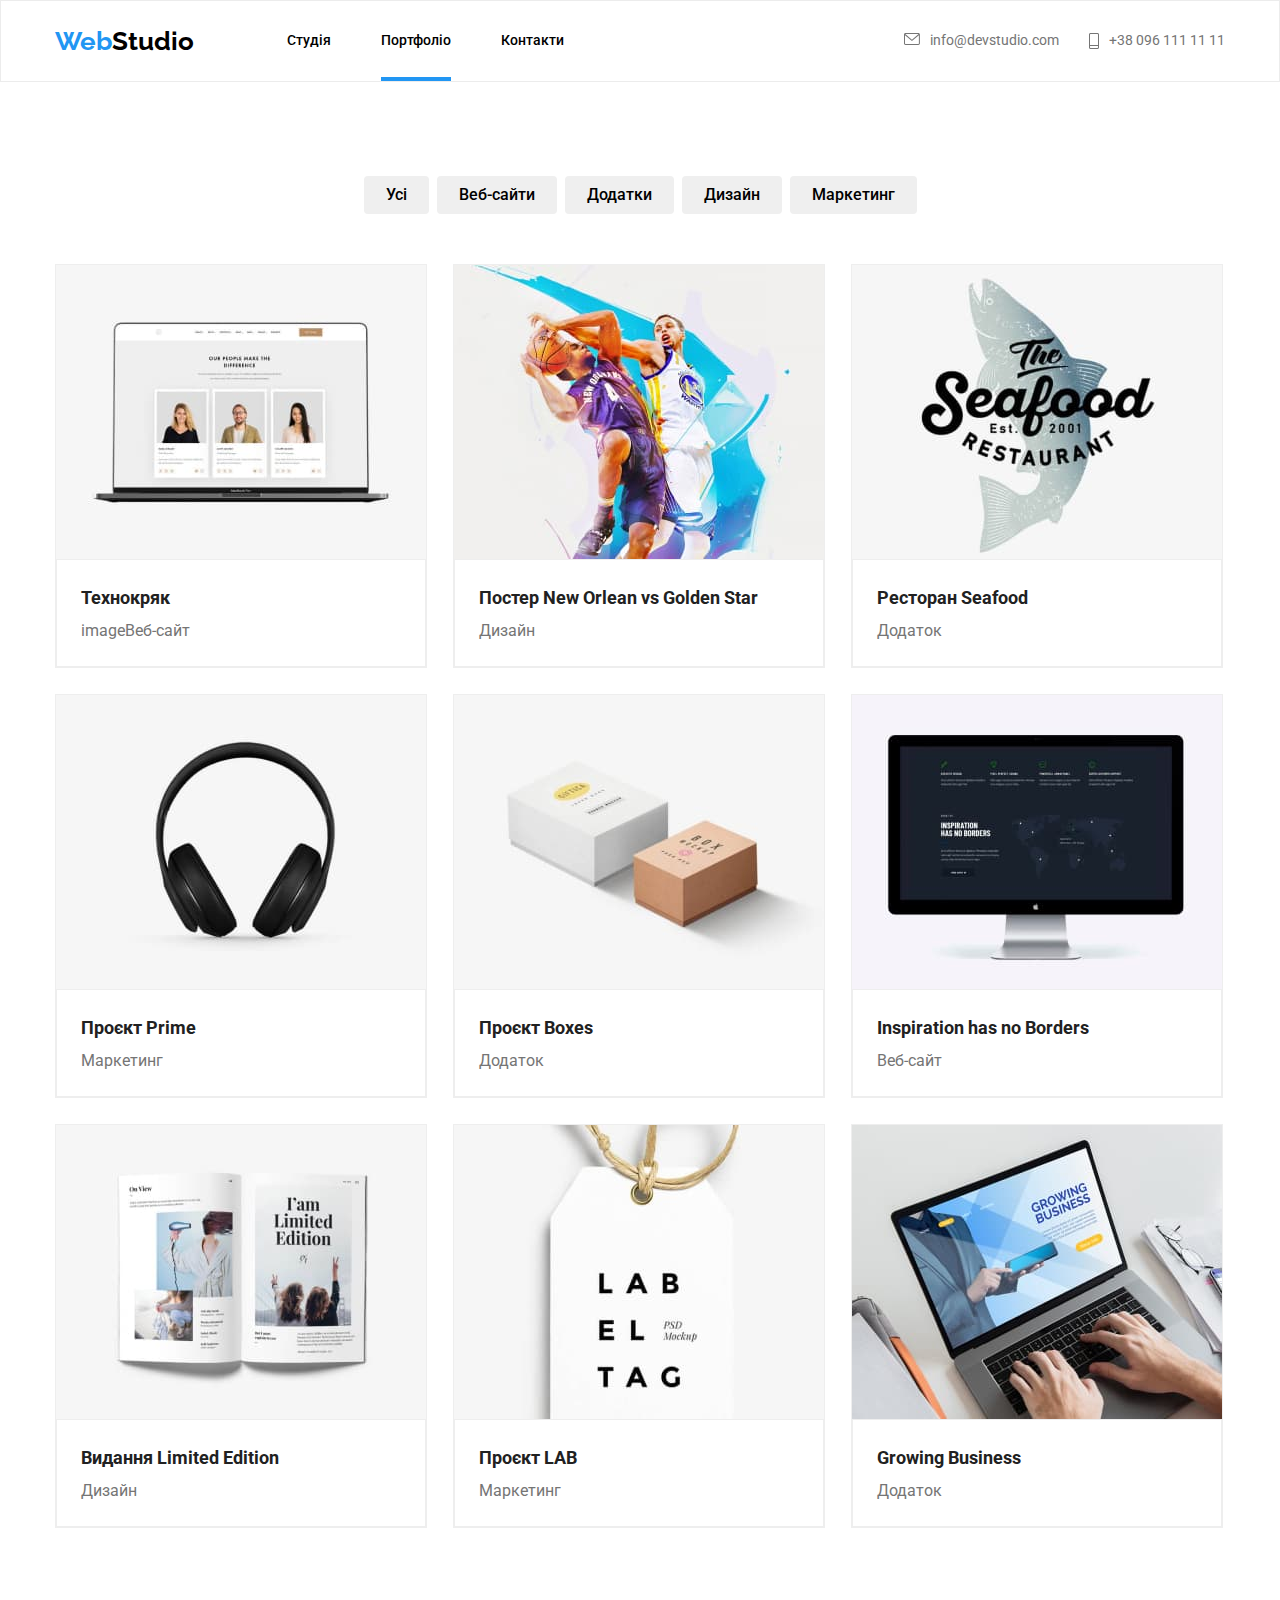
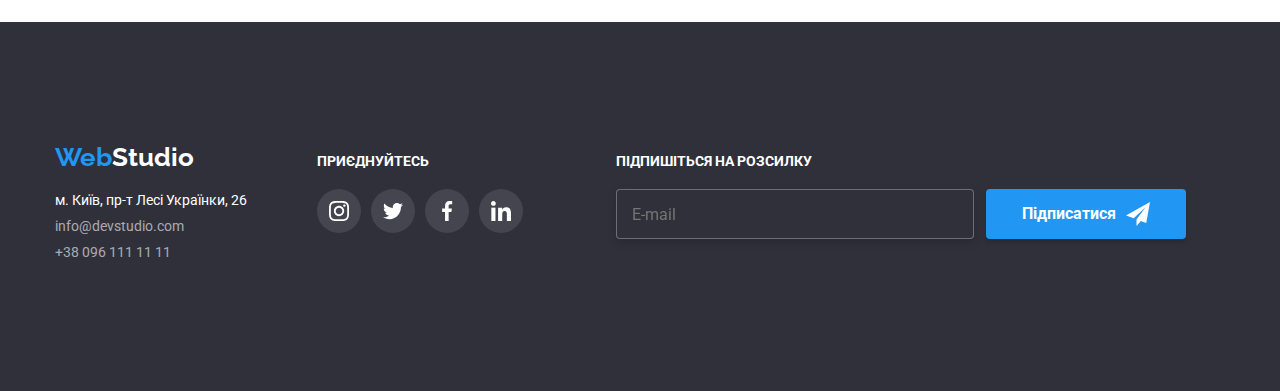
==== commit b52ebcce: "update-hw7" ====
--- a/portfolio.html
+++ b/portfolio.html
@@ -16,16 +16,16 @@
         <header class="header">
             <div class="container heder-box">
                 <nav class="header-navigation">
-                <a class="nav-link" href="./index.html"><span class="accent">Web</span><span class="accent-two">Studio</span></a>
+                <a class="nav-link" href="./index.html"><span class="nav-link__accent">Web</span><span class="nav-link__accent-two">Studio</span></a>
                 <ul class="menu">
                     <li><a class="menu__item" href="./index.html">Студія</a></li>
-                    <li><a class="menu__item_active" href="./portfolio.html">Портфоліо</a></li>
+                    <li><a class="menu__item menu__item_active" href="./portfolio.html">Портфоліо</a></li>
                     <li><a class="menu__item" href="">Контакти</a></li>
                 </ul>
             </nav>
             <ul class="contact">
-                <li class="contact-navigation"><a class="nav-link-contacts" href="mailto:info@devstudio.com"><svg class="social-icon" width="16" height="12"><use href="./images/sprite.svg#icon-email"></use></svg>info@devstudio.com</a></li>
-                <li class="contact-navigation"><a class="nav-link-contacts" href="tel:+380961111111"><svg class="social-icon" width="10" height="16"><use href="./images/sprite.svg#icon-tel"></use></svg>+38 096 111 11 11</a></li>
+                <li class="contact__item"><a class="contact__link" href="mailto:info@devstudio.com"><svg class="Link__social-icon" width="16" height="12"><use href="./images/sprite.svg#icon-email"></use></svg>info@devstudio.com</a></li>
+                <li class="contact__item"><a class="contact__link" href="tel:+380961111111"><svg class="Link__social-icon" width="10" height="16"><use href="./images/sprite.svg#icon-tel"></use></svg>+38 096 111 11 11</a></li>
             </ul>
             </div>
         </header>
@@ -34,11 +34,11 @@
     <div class="container">
         <h1 class="visually-hidden">Виконані замовлення</h1>
             <ul class="order-list">
-                <Li class="order-list-item"><button class="btn" type="button">Усі</button></Li>
-                <Li class="order-list-item"><button class="btn" type="button">Веб-сайти</button></Li>
-                <Li class="order-list-item"><button class="btn" type="button">Додатки</button></Li>
-                <Li class="order-list-item"><button class="btn" type="button">Дизайн</button></Li>
-                <Li class="order-list-item"><button class="btn" type="button">Маркетинг</button></Li>
+                <Li class="order-list_item"><button class="btn" type="button">Усі</button></Li>
+                <Li class="order-list_item"><button class="btn" type="button">Веб-сайти</button></Li>
+                <Li class="order-list_item"><button class="btn" type="button">Додатки</button></Li>
+                <Li class="order-list_item"><button class="btn" type="button">Дизайн</button></Li>
+                <Li class="order-list_item"><button class="btn" type="button">Маркетинг</button></Li>
             </ul>
     <ul class="aside">
             <li class="aside-list">
@@ -155,69 +155,69 @@
  <!--Футер-->
  <footer class="footer">
     <div class="container footer">
-        <div class="footer-logo-address">
-            <a class="nav-link" href="./index.html"><span class="accent">Web</span><span class="accent-three">Studio</span></a>
+        <div class="footer-address">
+            <a class="footer-address__link" href="./index.html"><span class="accent">Web</span><span class="accent-three">Studio</span></a>
                 <address>
-                <ul class="footer-address">
-                <li class="list-address"><a class="nav-link-adres" href="">м. Київ, пр-т Лесі Українки, 26</a></li>
-                <li class="list-mail"><a class="nav-link-kont" href="mailto:info@devstudio.com">info@devstudio.com</a></li>
-                <li class="list-tel"><a class="nav-link-kont" href="tel:+380961111111">+38 096 111 11 11</a></li>
+                <ul class="footer-List">
+                <li class="footer-List__item"><a class="footer-List__address" href="">м. Київ, пр-т Лесі Українки, 26</a></li>
+                <li class="footer-List__item"><a class="footer-List__contact" href="mailto:info@devstudio.com">info@devstudio.com</a></li>
+                <li class="footer-List__item"><a class="footer-List__contact" href="tel:+380961111111">+38 096 111 11 11</a></li>
                 </ul>
                 </address>
         </div>
-    <div class="social">
-        <h4 class="name-social">приєднуйтесь</h4>
-        <ul class="social-list">
-            <li class="social-items-icon">
-                <a href="" class="social-items-icon-link">
-                    <svg class="social-items-icon-link-list" width="20" height="20">
-                        <use href="./images/sprite.svg#icon-instagram"></use>
-                    </svg>
-                </a>
-            </li>
-            <li class="job-items-icon">
-                <a href="" class="social-items-icon-link">
-                    <svg class="social-items-icon-link-list" width="20" height="20">
-                        <use href="./images/sprite.svg#icon-twitter"></use>
-                    </svg>
-                </a>
-            </li>
-            <li class="job-items-icon">
-                <a href="" class="social-items-icon-link">
-                    <svg class="social-items-icon-link-list" width="20" height="20">
-                        <use href="./images/sprite.svg#icon-facebook"></use>
-                    </svg>
-                </a>
-            </li>
-            <li class="job-items-icon">
-                <a href="" class="social-items-icon-link">
-                    <svg class="social-items-icon-link-list" width="20" height="20">
-                        <use href="./images/sprite.svg#icon-linkedin"></use>
-                    </svg>
-                </a>
-            </li>
-        </ul>
-    </div>
-        <div class="cleint-mail">
-        <h4 class="name-social">Підпишіться на розсилку</h4>
-            <div class="cleint-mail-out">
-            <form class="client-mail-name">
-                <label class="client-mail-text">
-                    <input type="email" 
-                    name="E-mail"
-                    placeholder="E-mail"
-                    class="social-mail-name" 
-                    pattern="[a-zA-Z0-9]+@" 
-                    required>
-                </input>
-                </label>
-                <button class="cursor-out" type="submit">підписатися <svg class="social-mail-icon-out" width="24" height="24">
-                <use href="./images/sprite.svg#icon-icon-send"></use></svg>
-            </button>
-            </form>
+        <div class="social">
+            <h4 class="name-social">приєднуйтесь</h4>
+            <ul class="social-list">
+                <li class="social-list__item">
+                    <a href="" class="social-list__link">
+                        <svg class="social-list__icon" width="20" height="20">
+                            <use href="./images/sprite.svg#icon-instagram"></use>
+                        </svg>
+                    </a>
+                </li>
+                <li class="social-list__item">
+                    <a href="" class="social-list__link">
+                        <svg class="social-list__icon" width="20" height="20">
+                            <use href="./images/sprite.svg#icon-twitter"></use>
+                        </svg>
+                    </a>
+                </li>
+                <li class="social-list__item">
+                    <a href="" class="social-list__link">
+                        <svg class="social-list__icon" width="20" height="20">
+                            <use href="./images/sprite.svg#icon-facebook"></use>
+                        </svg>
+                    </a>
+                </li>
+                <li class="social-list__item">
+                    <a href="" class="social-list__link">
+                        <svg class="social-list__icon" width="20" height="20">
+                            <use href="./images/sprite.svg#icon-linkedin"></use>
+                        </svg>
+                    </a>
+                </li>
+            </ul>
+        </div>
+            <div class="cleint-mail">
+            <h4 class="name-social">Підпишіться на розсилку</h4>
+                <div class="cleint-mail__out">
+                <form class="client-mail__name">
+                    <label class="client-mail__text">
+                        <input type="email" 
+                        name="E-mail"
+                        placeholder="E-mail"
+                        class="client-mail__social" 
+                        pattern="[a-zA-Z0-9]+@" 
+                        required>
+                    </input>
+                    </label>
+                    <button class="client-mail__cursor-out" type="submit">підписатися <svg class="client-mail__icon-out" width="24" height="24">
+                    <use href="./images/sprite.svg#icon-icon-send"></use></svg>
+                </button>
+                </form>
+                </div>
             </div>
         </div>
-    </div>
 </footer>
 <div class="backdrop is-hidden" data-modal>
     <div class="modal">
--- a/css/main.min.css
+++ b/css/main.min.css
@@ -1 +1 @@
-:root{--brand-color: #2196F3;--brand-color-two: #000000;--brand-color-three: #FFFFFF;--brand-font:"Raleway";--brand-font-style: normal;--brand-tekst-color:#757575}.visually-hidden{position:absolute;width:1px;height:1px;margin:-1px;padding:0;overflow:hidden;border:0;clip:rect(0 0 0 0)}body{margin:0;font-family:"Roboto",sans-serif;font-size:14px;line-height:1.14;color:#212121}h1,h2,h3,h4,h5,h6,p,ul,ol{margin-top:0;margin-bottom:0}ul,ol{list-style-type:none;margin:0;padding:0}a{text-decoration:none}img{display:block}.cursor,.btn{cursor:pointer}.section{padding-top:94px;padding-bottom:94px}.container{width:1200px;padding-right:15px;padding-left:15px;margin-left:auto;margin-right:auto}.heading{font-weight:700;font-size:36px;line-height:1.16;text-align:center;padding-bottom:50px}.header{border:1px solid #ececec}.heder-box{display:flex;align-items:center;justify-content:space-between}.header-navigation{display:flex;justify-content:center}.menu__item_active{position:relative}.menu__item_active::after{content:" ";display:block;position:absolute;width:100%;height:4px;bottom:0;margin-bottom:-33px;background-color:var(--brand-color)}.nav-link__accent{font-family:var(--brand-font);font-style:var(--brand-font-style);font-weight:700;font-size:26px;line-height:1.19;color:var(--brand-color)}.nav-link__accent-two{font-family:var(--brand-font);font-style:var(--brand-font-style);font-weight:700;font-size:26px;line-height:1.19;color:var(--brand-color-two)}.header-navigation{display:flex;align-items:center}.menu{display:flex;column-gap:50px;margin-left:93px;margin-top:32px;margin-bottom:32px}.menu__item{font-weight:500;color:var(--brand-color-two);transition:color 250ms cubic-bezier(0.4, 0, 0.2, 1)}.menu__item:focus,.menu__item:hover{color:var(--brand-color)}.contact{display:flex;justify-content:center;align-items:center;gap:30px;margin-top:32px;margin-bottom:32px}.contact__link{display:flex;color:var(--brand-tekst-color);text-decoration:none;fill:var(--brand-tekst-color);transition:color 250ms cubic-bezier(0.4, 0, 0.2, 1)}.contact__link:hover,.contact__link:focus{color:var(--brand-color);fill:var(--brand-color)}.Link__social-icon{margin-right:10px;transition:fill 250ms cubic-bezier(0.4, 0, 0.2, 1)}.hero{text-transform:uppercase;color:var(--brand-color-three);background-color:#2f303a;background-image:linear-gradient(rgba(35, 35, 41, 0.6), rgba(47, 48, 58, 0.4)),url(../images/studio.jpg)}.hero-box{width:700px;text-align:center;padding-top:200px;padding-bottom:200px}.headline{font-family:"Roboto";font-style:var(--brand-font-style);font-weight:900;font-size:44px;line-height:1.36;min-width:696px;margin-bottom:30px}.cursor{font-family:"Roboto";font-weight:700;font-size:16px;line-height:1.875;color:var(--brand-color-three);background-color:var(--brand-color);padding:10px 32px;display:block;min-width:216px;margin:0 auto;border-radius:4px;border:none}.features-section-link{display:flex;flex-basis:calc((100% - 90px)/4);column-gap:30px;flex-wrap:nowrap}.features-section-icon{display:flex;width:270px;min-height:120px;justify-content:center;align-items:center;background:#f5f4fa;border-radius:4px;border:#f5f4fa;margin-bottom:30px}.features-section-list{display:flex;column-gap:30px;flex-wrap:nowrap;flex-basis:calc((100% - 90px)/4)}.navigation-social-icon{display:flex;fill:var(--brand-tekst-color);margin-right:10px}.social-icon{margin-right:10px}.features-list-box{min-width:270px}.subject{font-weight:700;font-size:14px;line-height:1.14;margin-bottom:10px}.text{line-height:1.71;color:var(--brand-tekst-color)}.works-list{display:flex;position:relative;justify-content:center;align-items:flex-end;gap:30px;flex-wrap:wrap;flex-basis:calc((100% - 60px)/3)}.works-items{display:flex;position:relative;justify-content:center;align-items:end}.works-name{display:flex;position:absolute;justify-content:flex-end;align-items:flex-end}.work-tekst{font-family:"Roboto";font-weight:700;font-size:14px;line-height:1.142;width:370px;text-transform:uppercase;padding:27px 107px;color:var(--brand-color-three);background:rgba(47,48,58,.8)}.job{background:#f5f4fa}.job-list{display:flex;gap:30px;flex-wrap:wrap;flex-basis:calc((100% - 90px)/4)}.job-items{display:flex;justify-content:center;column-gap:10px}.job-social-icon{display:flex;justify-content:center;align-items:center;width:44px;height:44px;background-color:#fff;border-radius:50%;gap:10px;transition:background-color 250ms cubic-bezier(0.4, 0, 0.2, 1)}.job-item-social-icon{fill:var(--brand-tekst-color);transition:fill 250ms cubic-bezier(0.4, 0, 0.2, 1)}.job-item-social-icon{transition:fill 250ms cubic-bezier(0.4, 0, 0.2, 1)}.job-social-icon:hover,.job-social-icon:focus{background-color:var(--brand-color)}.job-social-icon:hover .job-item-social-icon,.job-social-icon:focus .job-item-social-icon{fill:var(--brand-color-three)}.jop-list-item{background-color:var(--brand-color-three);box-shadow:0px 1px 3px rgba(0,0,0,.12),0px 1px 1px rgba(0,0,0,.14),0px 2px 1px rgba(0,0,0,.2);border-radius:0px 0px 4px 4px}.jop-list-item-box{padding-top:30px;padding-bottom:30px;text-align:center}.job-name{font-weight:700;font-size:14px;line-height:1.14;margin-bottom:10px}.job-titl{line-height:1.71;color:var(--brand-tekst-color);margin-bottom:16px}.client-item{display:flex;justify-content:center;column-gap:30px}.client-social-icon{display:flex;justify-content:center;align-items:center;box-sizing:border-box;width:170px;height:92px;background-color:#fff;border:1px solid #afb1b8;border-radius:4px;transition:border 250ms cubic-bezier(0.4, 0, 0.2, 1)}.link-social-icon{fill:#afb1b8;transition:fill 250ms cubic-bezier(0.4, 0, 0.2, 1)}.client-social-icon:hover,.client-social-icon:focus{border:1px solid var(--brand-color)}.client-social-icon:hover .link-social-icon,.client-social-icon:focus .link-social-icon{fill:var(--brand-color)}.footer{display:flex;justify-content:left;align-items:baseline;padding-top:60px;padding-bottom:60px;background-color:#2f303a}.nav-link-footer{font-weight:500;color:var(--brand-color-two);transition:color 250ms cubic-bezier(0.4, 0, 0.2, 1)}.nav-link-footer.active{color:var(--brand-color)}.nav-link-footer:focus{color:var(--brand-color)}.nav-link-footer:hover{color:var(--brand-color)}.footer-address{font-style:normal}.list-address{margin-top:20px}.list-mail{margin-top:10px}.list-tel{margin-top:10px}.nav-link-adres{color:var(--brand-color-three);text-decoration:none;transition:color 250ms cubic-bezier(0.4, 0, 0.2, 1)}.nav-link-kont{text-decoration:none;color:rgba(255,255,255,.6);transition:color 250ms cubic-bezier(0.4, 0, 0.2, 1)}.nav-link-adres:focus,.nav-link-adres:hover{color:var(--brand-color)}.nav-link-kont:focus,.nav-link-kont:hover{color:var(--brand-color)}.social{padding-left:70px}.social-list{display:flex;gap:10px;justify-content:left;align-items:center}.name-social{display:flex;font-weight:700;line-height:1.17;text-transform:uppercase;color:#fff;margin-bottom:20px}.social-items-icon-link{display:flex;justify-content:center;align-items:center;width:44px;height:44px;background-color:rgba(255,255,255,.1);border-radius:50%;gap:10px;transition:background-color 250ms cubic-bezier(0.4, 0, 0.2, 1)}.social-items-icon-link-list{fill:var(--brand-color-three)}.social-items-icon-link:hover,.social-items-icon-link:focus{background-color:var(--brand-color)}.cleint-mail{display:block;margin-left:93px}.cleint-mail-list{display:flex;gap:10px;justify-content:left;align-items:center}.social-items-icon-link{display:flex;justify-content:center;align-items:center;width:44px;height:44px;background-color:rgba(255,255,255,.1);border-radius:50%;gap:10px;transition:background-color 250ms cubic-bezier(0.4, 0, 0.2, 1)}.cleint-mail-out{display:flex;justify-content:center;align-items:center}.client-mail-name{display:flex;justify-content:center;align-items:center}.social-mail-name{width:358px;height:50px;left:815px;top:2784px;font-size:16px;line-height:1.25;padding:15px;color:rgba(255,255,255,.6);background-color:#2f303a;border:1px solid rgba(255,255,255,.3);filter:drop-shadow(0px 4px 4px rgba(0, 0, 0, 0.15));border-radius:4px}.social-mail-name:active{border:1px solid rgba(255,255,255,.3)}.cursor-out{display:flex;justify-content:center;align-items:center;font-weight:700;font-size:16px;line-height:1.875;color:var(--brand-color-three);text-transform:capitalize;background:var(--brand-color);box-shadow:0px 4px 4px rgba(0,0,0,.15);border-radius:4px;padding:10px 28px;width:200px;border:none;margin-left:12px;cursor:pointer;transition:color 250ms cubic-bezier(0.4, 0, 0.2, 1)}.social-mail-icon-out{margin-left:10px;fill:var(--brand-color-three);transition:fill 250ms cubic-bezier(0.4, 0, 0.2, 1)}.backdrop{position:fixed;top:0;left:0;width:100%;height:100%;z-index:1000;background-color:rgba(0,0,0,.2);transition:opacity 250ms cubic-bezier(0.4, 0, 0.2, 1),visibility 250ms cubic-bezier(0.4, 0, 0.2, 1)}.backdrop.is-hidden{opacity:0;visibility:hidden;pointer-events:none}.modal{position:absolute;top:50%;left:50%;transform:translate(-50%, -50%);width:528px;height:581px;background-color:var(--brand-color-three);padding:40px}.modal-close-btn{position:absolute;top:8px;right:8px;display:flex;justify-content:center;align-items:center;width:30px;height:30px;margin-left:auto;border-radius:50%;background-color:var(--brand-color-three);border:1px solid rgba(0,0,0,.1);cursor:pointer;transition:border-color 250ms cubic-bezier(0.4, 0, 0.2, 1)}.modal-close-btn:hover,.modal-close-btn:hover{border-color:var(--brand-color)}.model-close-btn-icon{transition:fill 250ms cubic-bezier(0.4, 0, 0.2, 1)}.modal-close-btn:hover .model-close-btn-icon,.modal-close-btn:hover .model-close-btn-icon{fill:var(--brand-color)}.modal-caption{font-weight:700;font-size:20px;line-height:1.15;text-align:center;margin-bottom:12px}.modal-form{display:flex;flex-direction:column}.modal-form-field{margin-bottom:10px}.modal-form-field-desc{display:block;font-size:12px;line-height:1.16;color:var(--brand-tekst-color);margin-bottom:4px}.modal-form-input{width:100%;height:40px;padding-left:42px;border:1px solid rgba(33,33,33,.2);border-radius:4px;transition:border 250ms cubic-bezier(0.4, 0, 0.2, 1)}.modal-form-input:active{border:1px solid var(--brand-color)}.modal-form-input:focus{border:1px solid var(--brand-color)}.modal-form-icon{display:flex;position:absolute;justify-content:center;align-items:center;top:10px;left:10px;width:18px;height:18px;fill:#212121;transition:fill 250ms cubic-bezier(0.4, 0, 0.2, 1)}.model-form-input-wrapper{display:flex;align-items:center;position:relative}.modal-form-input:hover{border-color:var(--brand-color)}.modal-form-input:hover+.modal-form-icon{fill:var(--brand-color)}.modal-form-message{resize:none;width:100%;height:120px;padding:12px 16px;color:rgba(117,117,117,.5);border:1px solid rgba(33,33,33,.2);border-radius:4px;transition:border 250ms cubic-bezier(0.4, 0, 0.2, 1)}.modal-form-message:focus{outline:none;border-color:var(--brand-color)}.modal-form-own-check{background:#fff;border:.2px solid #303030;cursor:pointer;padding:2px;margin-right:7px;transition:fill 250ms cubic-bezier(0.4, 0, 0.2, 1)}.modal-form-check:checked+.modal-form-own-check{background:#188ce8;box-shadow:0px 4px 4px rgba(0,0,0,.15);border-radius:4px;border:none}.modal-form-check:focus+.modal-form-own-check{background-color:var(--brand-color)}.modal-form-own-check-icon{display:none;fill:var(--brand-color-three)}.modal-form-check:checked+.modal-form-own-check .modal-form-own-check-icon{display:block}.modal-form-check-wrapper{font-size:14px;line-height:1.71;text-align:center;color:var(--brand-tekst-color);margin-top:10px}.modal-form-text{font-size:14px;line-height:1.71;color:var(--brand-color);text-decoration:underline}.modal-form-btn{flex-direction:row-reverse;align-self:center;width:200px;height:50px;left:700px;padding:0px;margin-top:30px;color:var(--brand-color-three);background:#188ce8;box-shadow:0px 4px 4px rgba(0,0,0,.15);border-radius:4px;border:none;transition:fill 250ms cubic-bezier(0.4, 0, 0.2, 1)}.modal-form-btn:hover,.modal-form-btn:focus{background:var(--brand-color);box-shadow:0px 4px 4px rgba(0,0,0,.15);border-radius:4px}.order-list{display:flex;justify-content:center;gap:8px;margin-bottom:50px}.btn{font-weight:500;font-size:16px;line-height:1.625;padding-top:6px;padding-right:22px;padding-bottom:6px;padding-left:22px;border-radius:4px;border:none;transition:background-color 250ms cubic-bezier(0.4, 0, 0.2, 1),box-shadow 250ms cubic-bezier(0.4, 0, 0.2, 1)}.btn:hover,.btn:focus{color:var(--brand-color-three);background-color:var(--brand-color);box-shadow:0px 3px 1px rgba(0,0,0,.1),0px 1px 2px rgba(0,0,0,.08),0px 2px 2px rgba(0,0,0,.12);border-radius:4px}.aside{display:flex;gap:26px;flex-wrap:wrap;flex-basis:calc((100% - 60px)/3)}.aside-animation{overflow:hidden;position:relative}.aside-subject{display:block;position:absolute;width:370px;height:294px;top:0;left:0;transform:translateY(100%);transition:transform 250ms cubic-bezier(0.4, 0, 0.2, 1),box-shadow 250ms cubic-bezier(0.4, 0, 0.2, 1)}.aside-tekst{width:100%;height:100%;font-size:18px;line-height:1.56;padding:63px 24px;color:var(--brand-color-three);background:rgba(33,150,243,.9)}.aside-list{display:block;position:relative;background:#fff;border:1px solid #eee;transition:box-shadow 250ms cubic-bezier(0.4, 0, 0.2, 1)}.aside-list:hover .aside-subject,.aside-list:focus .aside-subject{transform:translateY(0)}.aside-list:hover,.aside-list:focus{box-shadow:0px 1px 1px rgba(0,0,0,.12),0px 4px 4px rgba(0,0,0,.06),1px 4px 6px rgba(0,0,0,.16)}.aside-list-items{border:1px solid #eee;padding:20px 24px}.caption{font-weight:700;font-size:18px;line-height:2}.desc{font-weight:400;font-size:16px;line-height:1.875;color:var(--brand-tekst-color)}.accent-three{font-family:var(--brand-font);font-style:var(--brand-font-style);font-weight:700;font-size:26px;line-height:1.19;color:var(--brand-color-three)}/*# sourceMappingURL=main.min.css.map */+:root{--brand-color: #2196F3;--brand-color-two: #000000;--brand-color-three: #FFFFFF;--brand-font:"Raleway";--brand-font-style: normal;--brand-tekst-color:#757575}.visually-hidden{position:absolute;width:1px;height:1px;margin:-1px;padding:0;overflow:hidden;border:0;clip:rect(0 0 0 0)}body{margin:0;font-family:"Roboto",sans-serif;font-size:14px;line-height:1.14;color:#212121}h1,h2,h3,h4,h5,h6,p,ul,ol{margin-top:0;margin-bottom:0}ul,ol{list-style-type:none;margin:0;padding:0}a{text-decoration:none}img{display:block}.cursor,.btn{cursor:pointer}.section{padding-top:94px;padding-bottom:94px}.container{width:1200px;padding-right:15px;padding-left:15px;margin-left:auto;margin-right:auto}.heading{font-weight:700;font-size:36px;line-height:1.16;text-align:center;padding-bottom:50px}.header{border:1px solid #ececec}.heder-box{display:flex;align-items:center;justify-content:space-between}.header-navigation{display:flex;justify-content:center}.menu__item_active{position:relative}.menu__item_active::after{content:" ";display:block;position:absolute;width:100%;height:4px;bottom:0;margin-bottom:-33px;background-color:var(--brand-color)}.nav-link__accent{font-family:var(--brand-font);font-style:var(--brand-font-style);font-weight:700;font-size:26px;line-height:1.19;color:var(--brand-color)}.nav-link__accent-two{font-family:var(--brand-font);font-style:var(--brand-font-style);font-weight:700;font-size:26px;line-height:1.19;color:var(--brand-color-two)}.header-navigation{display:flex;align-items:center}.menu{display:flex;column-gap:50px;margin-left:93px;margin-top:32px;margin-bottom:32px}.menu__item{font-weight:500;color:var(--brand-color-two);transition:color 250ms cubic-bezier(0.4, 0, 0.2, 1)}.menu__item:focus,.menu__item:hover{color:var(--brand-color)}.contact{display:flex;justify-content:center;align-items:center;gap:30px;margin-top:32px;margin-bottom:32px}.contact__link{display:flex;color:var(--brand-tekst-color);text-decoration:none;fill:var(--brand-tekst-color);transition:color 250ms cubic-bezier(0.4, 0, 0.2, 1)}.contact__link:hover,.contact__link:focus{color:var(--brand-color);fill:var(--brand-color)}.Link__social-icon{margin-right:10px;transition:fill 250ms cubic-bezier(0.4, 0, 0.2, 1)}.hero{text-transform:uppercase;color:var(--brand-color-three);background-color:#2f303a;background-image:linear-gradient(rgba(35, 35, 41, 0.6), rgba(47, 48, 58, 0.4)),url(../images/studio.jpg)}.hero-box{width:700px;text-align:center;padding-top:200px;padding-bottom:200px}.headline{font-family:"Roboto";font-style:var(--brand-font-style);font-weight:900;font-size:44px;line-height:1.36;min-width:696px;margin-bottom:30px}.cursor{font-family:"Roboto";font-weight:700;font-size:16px;line-height:1.875;color:var(--brand-color-three);background-color:var(--brand-color);padding:10px 32px;display:block;min-width:216px;margin:0 auto;border-radius:4px;border:none}.features-link{display:flex;flex-basis:calc((100% - 90px)/4);column-gap:30px;flex-wrap:nowrap}.features-link__icon{display:flex;width:270px;min-height:120px;justify-content:center;align-items:center;background:#f5f4fa;border-radius:4px;border:#f5f4fa;margin-bottom:30px}.features-link__pic{display:flex;fill:var(--brand-tekst-color);margin-right:10px}.features-list{display:flex;column-gap:30px;flex-wrap:nowrap;flex-basis:calc((100% - 90px)/4)}.features-list__box{min-width:270px}.features-list__subject{font-weight:700;font-size:14px;line-height:1.14;margin-bottom:10px}.features-list__text{line-height:1.71;color:var(--brand-tekst-color)}.works-list{display:flex;position:relative;justify-content:center;align-items:flex-end;gap:30px;flex-wrap:wrap;flex-basis:calc((100% - 60px)/3)}.works-list__item{display:flex;position:relative;justify-content:center;align-items:end}.works-list__name{display:flex;position:absolute;justify-content:flex-end;align-items:flex-end}.works-list__work-tekst{font-family:"Roboto";font-weight:700;font-size:14px;line-height:1.142;width:370px;text-transform:uppercase;padding:27px 107px;color:var(--brand-color-three);background:rgba(47,48,58,.8)}.job{background:#f5f4fa}.job-list{display:flex;gap:30px;flex-wrap:wrap;flex-basis:calc((100% - 90px)/4)}.job-items{display:flex;justify-content:center;column-gap:10px}.job-items__social{display:flex;justify-content:center;align-items:center;width:44px;height:44px;background-color:#fff;border-radius:50%;gap:10px;transition:background-color 250ms cubic-bezier(0.4, 0, 0.2, 1)}.job-items__social:hover,.job-items__social:focus{background-color:var(--brand-color)}.job-item__social-icon{fill:var(--brand-tekst-color);transition:fill 250ms cubic-bezier(0.4, 0, 0.2, 1)}.job-items__social:hover .job-item__social-icon,.job-items__social:focus .job-item__social-icon{fill:var(--brand-color-three)}.jop-list__item{background-color:var(--brand-color-three);box-shadow:0px 1px 3px rgba(0,0,0,.12),0px 1px 1px rgba(0,0,0,.14),0px 2px 1px rgba(0,0,0,.2);border-radius:0px 0px 4px 4px}.jop-list__box{padding-top:30px;padding-bottom:30px;text-align:center}.jop-list__name{font-weight:700;font-size:14px;line-height:1.14;margin-bottom:10px}.jop-list__titl{line-height:1.71;color:var(--brand-tekst-color);margin-bottom:16px}.client-items{display:flex;justify-content:center;column-gap:30px}.client-items__social{display:flex;justify-content:center;align-items:center;box-sizing:border-box;width:170px;height:92px;background-color:#fff;border:1px solid #afb1b8;border-radius:4px;transition:border 250ms cubic-bezier(0.4, 0, 0.2, 1)}.client-items__social:hover,.client-items__social:focus{border:1px solid var(--brand-color)}.client-items__social-icon{fill:#afb1b8;transition:fill 250ms cubic-bezier(0.4, 0, 0.2, 1)}.client-items__social:hover .client-items__social-icon,.client-items__social:focus .client-items__social-icon{fill:var(--brand-color)}.footer{display:flex;justify-content:left;align-items:baseline;padding-top:60px;padding-bottom:60px;background-color:#2f303a}.footer-List{font-style:normal;margin-top:20px}.footer-address__link{font-family:var(--brand-font);font-style:var(--brand-font-style);font-weight:700;font-size:26px;line-height:1.19;color:var(--brand-color)}.footer-address__link:focus,.footer-address__link:hover{color:var(--brand-color)}.footer-address__link.active{color:var(--brand-color)}.footer-List__item{margin-bottom:10px}.footer-List__address{color:var(--brand-color-three);text-decoration:none;transition:color 250ms cubic-bezier(0.4, 0, 0.2, 1)}.footer-List__address:focus,.footer-List__address:hover{color:var(--brand-color)}.footer-List__contact{text-decoration:none;color:rgba(255,255,255,.6);transition:color 250ms cubic-bezier(0.4, 0, 0.2, 1)}.footer-List__contact:focus,.footer-List__contact:hover{color:var(--brand-color)}.social{padding-left:70px}.social-list{display:flex;gap:10px;justify-content:left;align-items:center}.name-social{display:flex;font-weight:700;line-height:1.17;text-transform:uppercase;color:#fff;margin-bottom:20px}.social-list__link{display:flex;justify-content:center;align-items:center;width:44px;height:44px;background-color:rgba(255,255,255,.1);border-radius:50%;gap:10px;transition:background-color 250ms cubic-bezier(0.4, 0, 0.2, 1)}.social-list__icon{fill:var(--brand-color-three)}.social-list__link:hover,.social-list__link:focus{background-color:var(--brand-color)}.cleint-mail{display:block;margin-left:93px}.social-list__link{display:flex;justify-content:center;align-items:center;width:44px;height:44px;background-color:rgba(255,255,255,.1);border-radius:50%;gap:10px;transition:background-color 250ms cubic-bezier(0.4, 0, 0.2, 1)}.cleint-mail__out{display:flex;justify-content:center;align-items:center}.client-mail__name{display:flex;justify-content:center;align-items:center}.client-mail__social{width:358px;height:50px;left:815px;top:2784px;font-size:16px;line-height:1.25;padding:15px;color:rgba(255,255,255,.6);background-color:#2f303a;border:1px solid rgba(255,255,255,.3);filter:drop-shadow(0px 4px 4px rgba(0, 0, 0, 0.15));border-radius:4px}.client-mail__social:active{border:1px solid rgba(255,255,255,.3)}.client-mail__cursor-out{display:flex;justify-content:center;align-items:center;font-weight:700;font-size:16px;line-height:1.875;color:var(--brand-color-three);text-transform:capitalize;background:var(--brand-color);box-shadow:0px 4px 4px rgba(0,0,0,.15);border-radius:4px;padding:10px 28px;width:200px;border:none;margin-left:12px;cursor:pointer;transition:color 250ms cubic-bezier(0.4, 0, 0.2, 1)}.client-mail__icon-out{margin-left:10px;fill:var(--brand-color-three);transition:fill 250ms cubic-bezier(0.4, 0, 0.2, 1)}.backdrop{position:fixed;top:0;left:0;width:100%;height:100%;z-index:1000;background-color:rgba(0,0,0,.2);transition:opacity 250ms cubic-bezier(0.4, 0, 0.2, 1),visibility 250ms cubic-bezier(0.4, 0, 0.2, 1)}.backdrop.is-hidden{opacity:0;visibility:hidden;pointer-events:none}.modal{position:absolute;top:50%;left:50%;transform:translate(-50%, -50%);width:528px;height:581px;background-color:var(--brand-color-three);padding:40px}.modal__close-btn{position:absolute;top:8px;right:8px;display:flex;justify-content:center;align-items:center;width:30px;height:30px;margin-left:auto;border-radius:50%;background-color:var(--brand-color-three);border:1px solid rgba(0,0,0,.1);cursor:pointer;transition:border-color 250ms cubic-bezier(0.4, 0, 0.2, 1)}.modal__close-btn:hover,.modal__close-btn:hover{border-color:var(--brand-color)}.model__close-btn-icon{transition:fill 250ms cubic-bezier(0.4, 0, 0.2, 1)}.modal__close-btn:hover .model__close-btn-icon,.modal__close-btn:hover .model__close-btn-icon{fill:var(--brand-color)}.modal-caption{font-weight:700;font-size:20px;line-height:1.15;text-align:center;margin-bottom:12px}.modal-form{display:flex;flex-direction:column}.modal-form-field{margin-bottom:10px}.modal-form-field-desc{display:block;font-size:12px;line-height:1.16;color:var(--brand-tekst-color);margin-bottom:4px}.modal-form-input{width:100%;height:40px;padding-left:42px;border:1px solid rgba(33,33,33,.2);border-radius:4px;transition:border 250ms cubic-bezier(0.4, 0, 0.2, 1)}.modal-form-input:active{border:1px solid var(--brand-color)}.modal-form-input:focus{border:1px solid var(--brand-color)}.modal-form-icon{display:flex;position:absolute;justify-content:center;align-items:center;top:10px;left:10px;width:18px;height:18px;fill:#212121;transition:fill 250ms cubic-bezier(0.4, 0, 0.2, 1)}.model-form-input-wrapper{display:flex;align-items:center;position:relative}.modal-form-input:hover{border-color:var(--brand-color)}.modal-form-input:hover+.modal-form-icon{fill:var(--brand-color)}.modal-form-message{resize:none;width:100%;height:120px;padding:12px 16px;color:rgba(117,117,117,.5);border:1px solid rgba(33,33,33,.2);border-radius:4px;transition:border 250ms cubic-bezier(0.4, 0, 0.2, 1)}.modal-form-message:focus{outline:none;border-color:var(--brand-color)}.modal-form-own-check{background:#fff;border:.2px solid #303030;cursor:pointer;padding:2px;margin-right:7px;transition:fill 250ms cubic-bezier(0.4, 0, 0.2, 1)}.modal-form-check:checked+.modal-form-own-check{background:#188ce8;box-shadow:0px 4px 4px rgba(0,0,0,.15);border-radius:4px;border:none}.modal-form-check:focus+.modal-form-own-check{background-color:var(--brand-color)}.modal-form-own-check-icon{display:none;fill:var(--brand-color-three)}.modal-form-check:checked+.modal-form-own-check .modal-form-own-check-icon{display:block}.modal-form-check-wrapper{font-size:14px;line-height:1.71;text-align:center;color:var(--brand-tekst-color);margin-top:10px}.modal-form-text{font-size:14px;line-height:1.71;color:var(--brand-color);text-decoration:underline}.modal-form-btn{flex-direction:row-reverse;align-self:center;width:200px;height:50px;left:700px;padding:0px;margin-top:30px;color:var(--brand-color-three);background:#188ce8;box-shadow:0px 4px 4px rgba(0,0,0,.15);border-radius:4px;border:none;transition:fill 250ms cubic-bezier(0.4, 0, 0.2, 1)}.modal-form-btn:hover,.modal-form-btn:focus{background:var(--brand-color);box-shadow:0px 4px 4px rgba(0,0,0,.15);border-radius:4px}.order-list{display:flex;justify-content:center;gap:8px;margin-bottom:50px}.btn{font-weight:500;font-size:16px;line-height:1.625;padding-top:6px;padding-right:22px;padding-bottom:6px;padding-left:22px;border-radius:4px;border:none;transition:background-color 250ms cubic-bezier(0.4, 0, 0.2, 1),box-shadow 250ms cubic-bezier(0.4, 0, 0.2, 1)}.btn:hover,.btn:focus{color:var(--brand-color-three);background-color:var(--brand-color);box-shadow:0px 3px 1px rgba(0,0,0,.1),0px 1px 2px rgba(0,0,0,.08),0px 2px 2px rgba(0,0,0,.12);border-radius:4px}.aside{display:flex;gap:26px;flex-wrap:wrap;flex-basis:calc((100% - 60px)/3)}.aside-animation{overflow:hidden;position:relative}.aside-subject{display:block;position:absolute;width:370px;height:294px;top:0;left:0;transform:translateY(100%);transition:transform 250ms cubic-bezier(0.4, 0, 0.2, 1),box-shadow 250ms cubic-bezier(0.4, 0, 0.2, 1)}.aside-tekst{width:100%;height:100%;font-size:18px;line-height:1.56;padding:63px 24px;color:var(--brand-color-three);background:rgba(33,150,243,.9)}.aside-list{display:block;position:relative;background:#fff;border:1px solid #eee;transition:box-shadow 250ms cubic-bezier(0.4, 0, 0.2, 1)}.aside-list:hover,.aside-list:focus{box-shadow:0px 1px 1px rgba(0,0,0,.12),0px 4px 4px rgba(0,0,0,.06),1px 4px 6px rgba(0,0,0,.16)}.aside-list:hover .aside-subject,.aside-list:focus .aside-subject{transform:translateY(0)}.aside-list-items{border:1px solid #eee;padding:20px 24px}.caption{font-weight:700;font-size:18px;line-height:2}.desc{font-weight:400;font-size:16px;line-height:1.875;color:var(--brand-tekst-color)}.accent-three{font-family:var(--brand-font);font-style:var(--brand-font-style);font-weight:700;font-size:26px;line-height:1.19;color:var(--brand-color-three)}/*# sourceMappingURL=main.min.css.map */